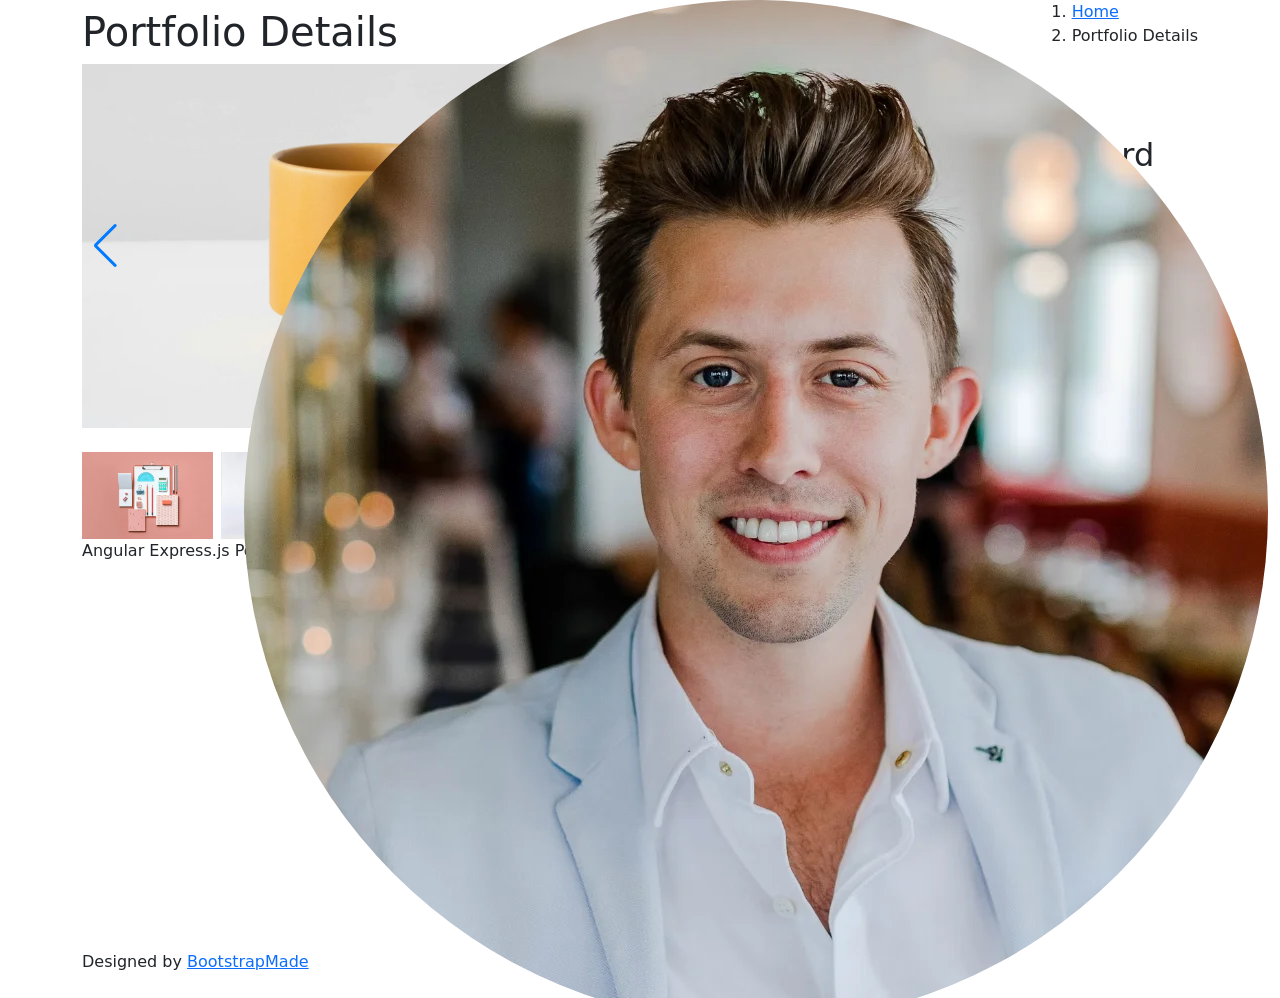
==== portfolio-details.html @ 7aa20aeb "projet commencé" ====
<!DOCTYPE html>
<html lang="en">

<head>
  <meta charset="utf-8">
  <meta content="width=device-width, initial-scale=1.0" name="viewport">
  <title>Portfolio Details - Style Bootstrap Template</title>
  <meta name="description" content="">
  <meta name="keywords" content="">

  <!-- Favicons -->
  <link href="assets/img/favicon.png" rel="icon">
  <link href="assets/img/apple-touch-icon.png" rel="apple-touch-icon">

  <!-- Fonts -->
  <link href="https://fonts.googleapis.com" rel="preconnect">
  <link href="https://fonts.gstatic.com" rel="preconnect" crossorigin>
  <link href="https://fonts.googleapis.com/css2?family=Roboto:ital,wght@0,100;0,300;0,400;0,500;0,700;0,900;1,100;1,300;1,400;1,500;1,700;1,900&family=Open+Sans:ital,wght@0,300;0,400;0,500;0,600;0,700;0,800;1,300;1,400;1,500;1,600;1,700;1,800&family=Quicksand:wght@300;400;500;600;700&display=swap" rel="stylesheet">

  <!-- Vendor CSS Files -->
  <link href="assets/vendor/bootstrap/css/bootstrap.min.css" rel="stylesheet">
  <link href="assets/vendor/bootstrap-icons/bootstrap-icons.css" rel="stylesheet">
  <link href="assets/vendor/aos/aos.css" rel="stylesheet">
  <link href="assets/vendor/glightbox/css/glightbox.min.css" rel="stylesheet">
  <link href="assets/vendor/swiper/swiper-bundle.min.css" rel="stylesheet">

  <!-- Main CSS File -->
  <link href="assets/css/main.css" rel="stylesheet">

  <!-- =======================================================
  * Template Name: Style
  * Template URL: https://bootstrapmade.com/style-bootstrap-portfolio-template/
  * Updated: Jul 02 2025 with Bootstrap v5.3.7
  * Author: BootstrapMade.com
  * License: https://bootstrapmade.com/license/
  ======================================================== -->
</head>

<body class="portfolio-details-page">

  <header id="header" class="header d-flex align-items-center fixed-top">
    <div class="container-fluid position-relative d-flex align-items-center justify-content-between">

      <a href="index.html" class="logo d-flex align-items-center">
        <!-- Uncomment the line below if you also wish to use an image logo -->
        <!-- <img src="assets/img/logo.webp" alt=""> -->
        <!-- Uncomment the line below if you also wish to use an text logo -->
        <!-- <h1 class="sitename">Style</h1>  -->
      </a>

      <nav id="navmenu" class="navmenu">

        <div class="profile-img">
          <img src="assets/img/profile/profile-square-1.webp" alt="" class="img-fluid rounded-circle">
        </div>

        <a href="index.html" class="logo d-flex align-items-center justify-content-center">
          <!-- Uncomment the line below if you also wish to use an image logo -->
          <!-- <img src="assets/img/logo.webp" alt=""> -->
          <h1 class="sitename">Alex Smith</h1>
        </a>

        <div class="social-links text-center">
          <a href="#" class="twitter"><i class="bi bi-twitter-x"></i></a>
          <a href="#" class="facebook"><i class="bi bi-facebook"></i></a>
          <a href="#" class="instagram"><i class="bi bi-instagram"></i></a>
          <a href="#" class="google-plus"><i class="bi bi-skype"></i></a>
          <a href="#" class="linkedin"><i class="bi bi-linkedin"></i></a>
        </div>

        <ul>
          <li><a href="#hero">Home</a></li>
          <li><a href="#about">About</a></li>
          <li><a href="#resume">Resume</a></li>
          <li><a href="#portfolio">Portfolio</a></li>
          <li><a href="#services">Services</a></li>
          <li class="dropdown"><a href="#"><span>Dropdown</span> <i class="bi bi-chevron-down toggle-dropdown"></i></a>
            <ul>
              <li><a href="#">Dropdown 1</a></li>
              <li class="dropdown"><a href="#"><span>Deep Dropdown</span> <i class="bi bi-chevron-down toggle-dropdown"></i></a>
                <ul>
                  <li><a href="#">Deep Dropdown 1</a></li>
                  <li><a href="#">Deep Dropdown 2</a></li>
                  <li><a href="#">Deep Dropdown 3</a></li>
                  <li><a href="#">Deep Dropdown 4</a></li>
                  <li><a href="#">Deep Dropdown 5</a></li>
                </ul>
              </li>
              <li><a href="#">Dropdown 2</a></li>
              <li><a href="#">Dropdown 3</a></li>
              <li><a href="#">Dropdown 4</a></li>
            </ul>
          </li>
          <li><a href="#contact">Contact</a></li>
        </ul>
        <i class="mobile-nav-toggle d-xl-none bi bi-list"></i>
      </nav>

    </div>
  </header>

  <main class="main">

    <!-- Page Title -->
    <div class="page-title light-background">
      <div class="container d-lg-flex justify-content-between align-items-center">
        <h1 class="mb-2 mb-lg-0">Portfolio Details</h1>
        <nav class="breadcrumbs">
          <ol>
            <li><a href="index.html">Home</a></li>
            <li class="current">Portfolio Details</li>
          </ol>
        </nav>
      </div>
    </div><!-- End Page Title -->

    <!-- Portfolio Details Section -->
    <section id="portfolio-details" class="portfolio-details section">

      <div class="container" data-aos="fade-up" data-aos-delay="100">

        <div class="row gy-4">
          <div class="col-lg-6" data-aos="fade-right">
            <div class="portfolio-details-media">
              <div class="main-image">
                <div class="portfolio-details-slider swiper init-swiper" data-aos="zoom-in">
                  <script type="application/json" class="swiper-config">
                    {
                      "loop": true,
                      "speed": 1000,
                      "autoplay": {
                        "delay": 6000
                      },
                      "effect": "creative",
                      "creativeEffect": {
                        "prev": {
                          "shadow": true,
                          "translate": [0, 0, -400]
                        },
                        "next": {
                          "translate": ["100%", 0, 0]
                        }
                      },
                      "slidesPerView": 1,
                      "navigation": {
                        "nextEl": ".swiper-button-next",
                        "prevEl": ".swiper-button-prev"
                      }
                    }
                  </script>
                  <div class="swiper-wrapper">
                    <div class="swiper-slide">
                      <img src="assets/img/portfolio/portfolio-5.webp" alt="Portfolio Image" class="img-fluid">
                    </div>
                    <div class="swiper-slide">
                      <img src="assets/img/portfolio/portfolio-7.webp" alt="Portfolio Image" class="img-fluid">
                    </div>
                    <div class="swiper-slide">
                      <img src="assets/img/portfolio/portfolio-8.webp" alt="Portfolio Image" class="img-fluid">
                    </div>
                  </div>
                  <div class="swiper-button-prev"></div>
                  <div class="swiper-button-next"></div>
                </div>
              </div>

              <div class="thumbnail-grid" data-aos="fade-up" data-aos-delay="200">
                <div class="row g-2 mt-3">
                  <div class="col-3">
                    <img src="assets/img/portfolio/portfolio-4.webp" alt="Gallery Image" class="img-fluid glightbox">
                  </div>
                  <div class="col-3">
                    <img src="assets/img/portfolio/portfolio-6.webp" alt="Gallery Image" class="img-fluid glightbox">
                  </div>
                  <div class="col-3">
                    <img src="assets/img/portfolio/portfolio-11.webp" alt="Gallery Image" class="img-fluid glightbox">
                  </div>
                  <div class="col-3">
                    <img src="assets/img/portfolio/portfolio-12.webp" alt="Gallery Image" class="img-fluid glightbox">
                  </div>
                </div>
              </div>

              <div class="tech-stack-badges" data-aos="fade-up" data-aos-delay="300">
                <span>Angular</span>
                <span>Express.js</span>
                <span>PostgreSQL</span>
                <span>GraphQL</span>
                <span>Firebase</span>
              </div>
            </div>
          </div>

          <div class="col-lg-6" data-aos="fade-left">
            <div class="portfolio-details-content">
              <div class="project-meta">
                <div class="badge-wrapper">
                  <span class="project-badge">UX/UI Design</span>
                </div>
                <div class="date-client">
                  <div class="meta-item">
                    <i class="bi bi-calendar-check"></i>
                    <span>September 2024</span>
                  </div>
                  <div class="meta-item">
                    <i class="bi bi-buildings"></i>
                    <span>DigitalCraft Solutions</span>
                  </div>
                </div>
              </div>

              <h2 class="project-title">Innovative Financial Dashboard App</h2>

              <div class="project-website">
                <i class="bi bi-link-45deg"></i>
                <a href="#" target="_blank">projectwebsite.example.com</a>
              </div>

              <div class="project-overview">
                <p class="lead">
                  Lorem ipsum dolor sit amet, consectetur adipiscing elit. Maecenas varius tortor nibh, sit amet tempor nibh finibus et. Aenean eu enim justo. Vestibulum aliquam hendrerit molestie.
                </p>

                <div class="accordion project-accordion" id="portfolio-details-projectAccordion">
                  <div class="accordion-item" data-aos="fade-up">
                    <h2 class="accordion-header">
                      <button class="accordion-button" type="button" data-bs-toggle="collapse" data-bs-target="#portfolio-details-collapse-1" aria-expanded="true" aria-controls="collapseOne">
                        <i class="bi bi-clipboard-data me-2"></i> Project Overview
                      </button>
                    </h2>
                    <div id="portfolio-details-collapse-1" class="accordion-collapse collapse show" data-bs-parent="#portfolio-details-projectAccordion">
                      <div class="accordion-body">
                        <p>Cras ultricies ligula sed magna dictum porta. Nulla quis lorem ut libero malesuada feugiat. Curabitur non nulla sit amet nisl tempus convallis quis ac lectus. Pellentesque in ipsum id orci porta dapibus. Vestibulum ac diam sit amet quam vehicula elementum sed sit amet dui.</p>
                      </div>
                    </div>
                  </div>

                  <div class="accordion-item" data-aos="fade-up" data-aos-delay="100">
                    <h2 class="accordion-header">
                      <button class="accordion-button collapsed" type="button" data-bs-toggle="collapse" data-bs-target="#portfolio-details-collapse-2" aria-expanded="false" aria-controls="collapseTwo">
                        <i class="bi bi-exclamation-diamond me-2"></i> The Challenge
                      </button>
                    </h2>
                    <div id="portfolio-details-collapse-2" class="accordion-collapse collapse" data-bs-parent="#portfolio-details-projectAccordion">
                      <div class="accordion-body">
                        <p>Mauris blandit aliquet elit, eget tincidunt nibh pulvinar a. Vivamus suscipit tortor eget felis porttitor volutpat. Curabitur aliquet quam id dui posuere blandit. Praesent sapien massa, convallis a pellentesque nec, egestas non nisi. Sed porttitor lectus nibh.</p>
                      </div>
                    </div>
                  </div>

                  <div class="accordion-item" data-aos="fade-up" data-aos-delay="200">
                    <h2 class="accordion-header">
                      <button class="accordion-button collapsed" type="button" data-bs-toggle="collapse" data-bs-target="#portfolio-details-collapse-3" aria-expanded="false" aria-controls="collapseThree">
                        <i class="bi bi-award me-2"></i> The Solution
                      </button>
                    </h2>
                    <div id="portfolio-details-collapse-3" class="accordion-collapse collapse" data-bs-parent="#portfolio-details-projectAccordion">
                      <div class="accordion-body">
                        <p>Donec sollicitudin molestie malesuada. Curabitur arcu erat, accumsan id imperdiet et, porttitor at sem. Vestibulum ante ipsum primis in faucibus orci luctus et ultrices posuere cubilia Curae; Donec velit neque, auctor sit amet aliquam vel, ullamcorper sit amet ligula.</p>
                      </div>
                    </div>
                  </div>
                </div>
              </div>

              <div class="project-features" data-aos="fade-up" data-aos-delay="300">
                <h3><i class="bi bi-stars"></i> Key Features</h3>
                <div class="row g-3">
                  <div class="col-md-6">
                    <ul class="feature-list">
                      <li><i class="bi bi-check2-circle"></i> Real-time Data Visualization</li>
                      <li><i class="bi bi-check2-circle"></i> User Role Management</li>
                      <li><i class="bi bi-check2-circle"></i> Secure Authentication</li>
                    </ul>
                  </div>
                  <div class="col-md-6">
                    <ul class="feature-list">
                      <li><i class="bi bi-check2-circle"></i> Customizable Dashboards</li>
                      <li><i class="bi bi-check2-circle"></i> Data Export Options</li>
                      <li><i class="bi bi-check2-circle"></i> Multi-device Support</li>
                    </ul>
                  </div>
                </div>
              </div>

              <div class="cta-buttons" data-aos="fade-up" data-aos-delay="400">
                <a href="#" class="btn-view-project">View Live Project</a>
                <a href="#" class="btn-next-project">Next Project <i class="bi bi-arrow-right"></i></a>
              </div>
            </div>
          </div>
        </div>

      </div>

    </section><!-- /Portfolio Details Section -->

  </main>

  <footer id="footer" class="footer dark-background">

    <div class="container">
      <div class="copyright text-center ">
        <p>© <span>Copyright</span> <strong class="px-1 sitename">Style</strong> <span>All Rights Reserved</span></p>
      </div>
      <div class="social-links d-flex justify-content-center">
        <a href=""><i class="bi bi-twitter-x"></i></a>
        <a href=""><i class="bi bi-facebook"></i></a>
        <a href=""><i class="bi bi-instagram"></i></a>
        <a href=""><i class="bi bi-linkedin"></i></a>
      </div>
      <div class="credits">
        <!-- All the links in the footer should remain intact. -->
        <!-- You can delete the links only if you've purchased the pro version. -->
        <!-- Licensing information: https://bootstrapmade.com/license/ -->
        <!-- Purchase the pro version with working PHP/AJAX contact form: [buy-url] -->
        Designed by <a href="https://bootstrapmade.com/">BootstrapMade</a>
      </div>
    </div>

  </footer>

  <!-- Scroll Top -->
  <a href="#" id="scroll-top" class="scroll-top d-flex align-items-center justify-content-center"><i class="bi bi-arrow-up-short"></i></a>

  <!-- Vendor JS Files -->
  <script src="assets/vendor/bootstrap/js/bootstrap.bundle.min.js"></script>
  <script src="assets/vendor/php-email-form/validate.js"></script>
  <script src="assets/vendor/aos/aos.js"></script>
  <script src="assets/vendor/purecounter/purecounter_vanilla.js"></script>
  <script src="assets/vendor/typed.js/typed.umd.js"></script>
  <script src="assets/vendor/waypoints/noframework.waypoints.js"></script>
  <script src="assets/vendor/glightbox/js/glightbox.min.js"></script>
  <script src="assets/vendor/imagesloaded/imagesloaded.pkgd.min.js"></script>
  <script src="assets/vendor/isotope-layout/isotope.pkgd.min.js"></script>
  <script src="assets/vendor/swiper/swiper-bundle.min.js"></script>

  <!-- Main JS File -->
  <script src="assets/js/main.js"></script>

</body>

</html>
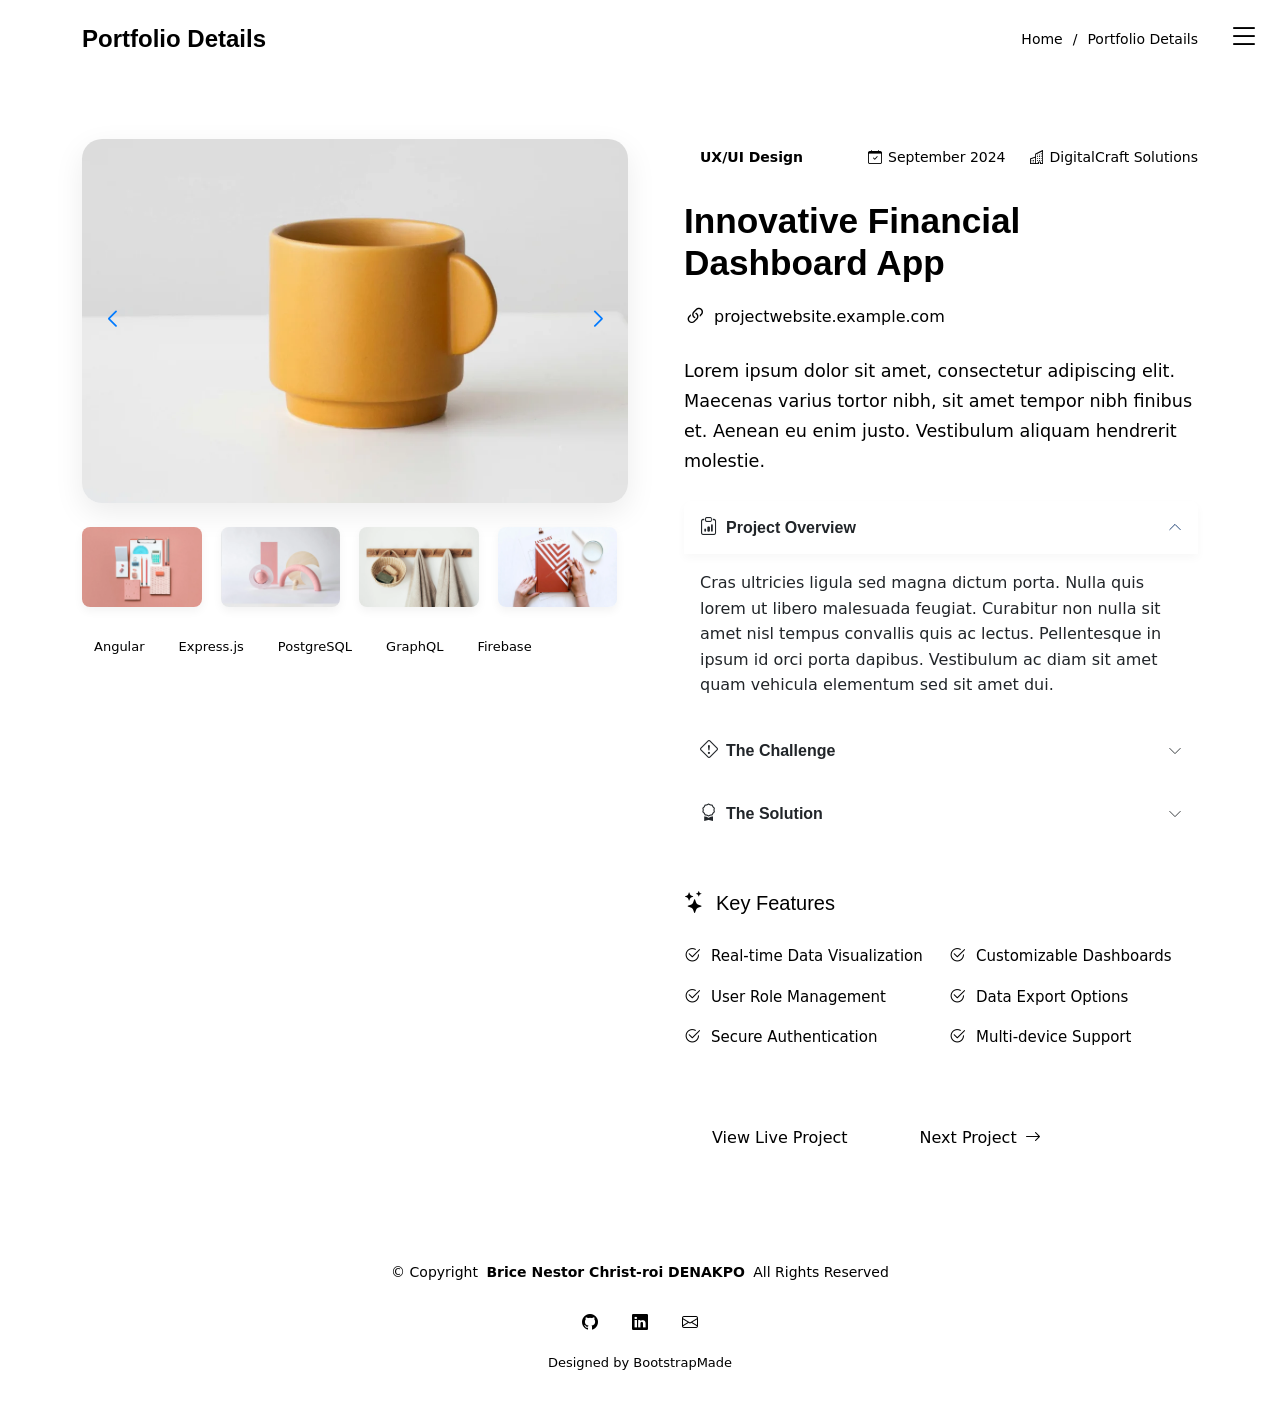
==== commit cc86b38c: "portfolio retra*vaillé" ====
--- a/portfolio-details.html
+++ b/portfolio-details.html
@@ -4,7 +4,7 @@
 <head>
   <meta charset="utf-8">
   <meta content="width=device-width, initial-scale=1.0" name="viewport">
-  <title>Portfolio Details - Style Bootstrap Template</title>
+  <title>Détails du Projet - Brice Nestor Christ-roi DENAKPO</title>
   <meta name="description" content="">
   <meta name="keywords" content="">
 
@@ -301,13 +301,12 @@
 
     <div class="container">
       <div class="copyright text-center ">
-        <p>© <span>Copyright</span> <strong class="px-1 sitename">Style</strong> <span>All Rights Reserved</span></p>
+        <p>© <span>Copyright</span> <strong class="px-1 sitename">Brice Nestor Christ-roi DENAKPO</strong> <span>All Rights Reserved</span></p>
       </div>
       <div class="social-links d-flex justify-content-center">
-        <a href=""><i class="bi bi-twitter-x"></i></a>
-        <a href=""><i class="bi bi-facebook"></i></a>
-        <a href=""><i class="bi bi-instagram"></i></a>
-        <a href=""><i class="bi bi-linkedin"></i></a>
+        <a href="https://github.com/DBrice53" target="_blank"><i class="bi bi-github"></i></a>
+        <a href="#"><i class="bi bi-linkedin"></i></a>
+        <a href="mailto:denankponestor14@gmail.com"><i class="bi bi-envelope"></i></a>
       </div>
       <div class="credits">
         <!-- All the links in the footer should remain intact. -->
--- a/assets/css/main.css
+++ b/assets/css/main.css
@@ -0,0 +1,3289 @@
+
+
+@charset "UTF-8";
+
+
+:root {
+  --default-font: "Roboto",  system-ui, -apple-system, "Segoe UI", Roboto, "Helvetica Neue", Arial, "Noto Sans", "Liberation Sans", sans-serif, "Apple Color Emoji", "Segoe UI Emoji", "Segoe UI Symbol", "Noto Color Emoji";
+  --heading-font: "Quicksand",  sans-serif;
+  --nav-font: "Open Sans",  sans-serif;
+}
+
+/* Global Colors - The following color variables are used throughout the website. Updating them here will change the color scheme of the entire website */
+:root {
+  /* Rouge */
+  --color-red-lightest: #F5D3D7;
+  --color-red-light: #E77A84;
+  --color-red: #B31C2A; /* Accent principal */
+  --color-red-dark: #7D141E;
+  --color-red-darkest: #3C0A0E;
+
+  /* Gris */
+  --color-gray-lightest: #F7F9FA;
+  --color-gray-light: #E2E6EB;
+  --color-gray: #B0B7C2;
+  --color-gray-dark: #5A606A;
+  --color-gray-darkest: #1C1E22;
+
+  /* Noirs */
+  --color-black: #000000;
+  --color-black-soft: #111111;
+}
+
+.dark-theme {
+  --background-color: var(--color-black);
+  --default-color: var(--color-gray-light);
+  --heading-color: #ffffff;
+  --accent-color: var(--color-red);
+  --surface-color: var(--color-black-soft);
+  --contrast-color: #ffffff;
+
+  /* Nav */
+  --nav-color: var(--color-gray-light);
+  --nav-hover-color: var(--color-red);
+  --nav-mobile-background-color: var(--color-black-soft);
+  --nav-dropdown-background-color: #1c1c1ca2;
+  --nav-dropdown-color: var(--color-gray-light);
+  --nav-dropdown-hover-color: #ffffff;
+}
+
+.light-theme {
+  --background-color: var(--color-gray-lightest); /* Fond clair */
+  --default-color: var(--color-gray-darkest); /* Texte principal sombre */
+  --heading-color: var(--color-black);
+  --accent-color: var(--color-red); /* Accent identique au sombre */
+  --surface-color: #ffffff; /* Surfaces blanches (cartes, box) */
+  --contrast-color: #000000;
+
+  /* Nav */
+  --nav-color: var(--color-gray-dark);
+  --nav-hover-color: var(--color-red-dark);
+  --nav-mobile-background-color: #ffffff;
+  --nav-dropdown-background-color: #f0f0f0ee;
+  --nav-dropdown-color: var(--color-gray-darkest);
+  --nav-dropdown-hover-color: var(--color-red);
+}
+
+
+/* Navigation */
+/* :root {
+  --nav-color: var(--color-gray-light);
+  --nav-hover-color: var(--color-red);
+  --nav-mobile-background-color: var(--color-black-soft);
+  --nav-dropdown-background-color: #1c1c1ca2;
+  --nav-dropdown-color: var(--color-gray-light);
+  --nav-dropdown-hover-color: #ffffff;
+} */
+
+
+/* Smooth scroll */
+:root {
+  scroll-behavior: smooth;
+}
+
+/*--------------------------------------------------------------
+# General Styling & Shared Classes
+--------------------------------------------------------------*/
+body {
+  color: var(--default-color);
+  background-color: var(--background-color);
+  font-family: var(--default-font);
+}
+
+/* --- Switch toggle --- */
+/* --- Switch toggle avec icônes --- */
+.theme-toggle {
+  position: fixed;
+  top: 1rem;
+  left: 1rem; /* placé en haut à gauche */
+  z-index: 1000;
+}
+
+.switch {
+  display: flex;
+  align-items: center;
+  justify-content: space-between;
+  width: 60px;
+  height: 30px;
+  background: var(--surface-color);
+  border-radius: 25px;
+  position: relative;
+  cursor: pointer;
+  padding: 0 8px;
+  transition: background 0.3s;
+  box-shadow: 0 0 5px rgba(0,0,0,0.2);
+}
+
+.switch .icon {
+  font-size: 14px;
+  position: relative;
+  z-index: 2;
+  transition: opacity 0.3s;
+}
+
+.switch .moon i { color: var(--accent-color); }
+.switch .sun i { color: var(--accent-color); }
+
+/* Bouton rond qui glisse */
+.switch::after {
+  content: '';
+  width: 24px;
+  height: 24px;
+  background: var(--accent-color);
+  border-radius: 50%;
+  position: absolute;
+  top: 3px;
+  left: 3px;
+  transition: transform 0.3s, background 0.3s;
+  z-index: 1;
+}
+
+#theme-switch {
+  display: none;
+}
+
+/* Quand activé (mode clair) */
+#theme-switch:checked + .switch::after {
+  transform: translateX(30px);
+}
+
+#theme-switch:checked + .switch .moon {
+  opacity: 0.4;
+}
+
+#theme-switch:not(:checked) + .switch .sun {
+  opacity: 0.4;
+}
+
+/* ✅ Version mobile (max-width: 768px) */
+@media (max-width: 768px) {
+  .theme-toggle {
+    top: 0.5rem;
+    left: 0.5rem;
+  }
+
+  .switch {
+    width: 45px;
+    height: 22px;
+    padding: 0 6px;
+  }
+
+  .switch::after {
+    width: 18px;
+    height: 18px;
+    top: 2px;
+    left: 2px;
+  }
+
+  #theme-switch:checked + .switch::after {
+    transform: translateX(21px);
+  }
+
+  .switch .icon {
+    font-size: 12px;
+  }
+}
+
+a {
+  color: var(--accent-color);
+  text-decoration: none;
+  transition: 0.3s;
+}
+
+a:hover {
+  color: color-mix(in srgb, var(--accent-color), transparent 25%);
+  text-decoration: none;
+}
+
+h1,
+h2,
+h3,
+h4,
+h5,
+h6 {
+  color: var(--heading-color);
+  font-family: var(--heading-font);
+}
+
+/* PHP Email Form Messages
+------------------------------*/
+.php-email-form .error-message {
+  display: none;
+  background: #df1529;
+  color: #ffffff;
+  text-align: left;
+  padding: 15px;
+  margin-bottom: 24px;
+  font-weight: 600;
+}
+
+.php-email-form .sent-message {
+  display: none;
+  color: #ffffff;
+  background: #059652;
+  text-align: center;
+  padding: 15px;
+  margin-bottom: 24px;
+  font-weight: 600;
+}
+
+.php-email-form .loading {
+  display: none;
+  background: linear-gradient(135deg, var(--nav-dropdown-background-color) 0%, color-mix(in srgb, var(--surface-color), var(--accent-color) 5%) 100%);
+  text-align: center;
+  padding: 15px;
+  margin-bottom: 24px;
+}
+
+.php-email-form .loading:before {
+  content: "";
+  display: inline-block;
+  border-radius: 50%;
+  width: 24px;
+  height: 24px;
+  margin: 0 10px -6px 0;
+  border: 3px solid var(--accent-color);
+  border-top-color: var(--surface-color);
+  animation: php-email-form-loading 1s linear infinite;
+}
+
+@keyframes php-email-form-loading {
+  0% {
+    transform: rotate(0deg);
+  }
+
+  100% {
+    transform: rotate(360deg);
+  }
+}
+
+/*--------------------------------------------------------------
+# Global Header
+--------------------------------------------------------------*/
+.header {
+  --background-color: linear-gradient(135deg, var(--nav-dropdown-background-color) 0%, color-mix(in srgb, var(--surface-color), var(--accent-color) 5%) 100%);
+  color: var(--default-color);
+  background-color: var(--background-color);
+  padding: 15px 0;
+  transition: all 0.5s;
+  z-index: 997;
+}
+
+.header .logo {
+  line-height: 1;
+}
+
+.header .logo img {
+  max-height: 42px;
+  margin-right: 8px;
+}
+
+.header .logo h1 {
+  font-size: 30px;
+  margin: 0;
+  font-weight: 700;
+  color: var(--heading-color);
+}
+
+/*--------------------------------------------------------------
+# Navigation Menu
+--------------------------------------------------------------*/
+/* Navmenu */
+.mobile-nav-toggle {
+  color: var(--nav-color);
+  position: fixed;
+  top: 20px;
+  right: 20px;
+  font-size: 32px;
+  line-height: 0;
+  cursor: pointer;
+  display: block !important;
+  z-index: 998;
+  transition: 0.3s;
+}
+
+.mobile-nav-toggle:hover {
+  color: var(--nav-hover-color);
+}
+
+.navmenu {
+  position: fixed;
+  top: 0;
+  bottom: 0;
+  right: -300px;
+  z-index: 997;
+  transition: 0.3s;
+  width: 300px;
+  overflow: hidden;
+}
+
+.navmenu .profile-img img {
+  margin: 15px auto;
+  display: block;
+  width: 160px;
+  border: 8px solid color-mix(in srgb, var(--contrast-color), transparent 85%);
+}
+
+.navmenu .logo {
+  line-height: 1;
+  margin-bottom: 15px;
+}
+
+.navmenu .logo img {
+  max-height: 32px;
+  margin-right: 8px;
+}
+
+.navmenu .logo h1 {
+  font-size: 24px;
+  margin: 0;
+  font-weight: 700;
+  color: var(--contrast-color);
+}
+
+.navmenu .social-links {
+  margin: 0 0 20px 0;
+}
+
+.navmenu .social-links a {
+  font-size: 16px;
+  display: inline-flex;
+  align-items: center;
+  justify-content: center;
+  padding: 0;
+  background: color-mix(in srgb, var(--contrast-color), transparent 90%);
+  color: var(--contrast-color);
+  margin: 0 2px;
+  border-radius: 50%;
+  width: 40px;
+  height: 40px;
+  transition: 0.3s;
+}
+
+.navmenu .social-links a i {
+  margin: 0;
+}
+
+.navmenu .social-links a:hover {
+  color: var(--contrast-color);
+  background: var(--accent-color);
+}
+
+.navmenu ul {
+  display: block;
+  list-style: none;
+  padding: 10px 0;
+  margin: 0;
+  overflow-y: auto;
+  transition: 0.3s;
+  z-index: 998;
+}
+
+.navmenu a,
+.navmenu a:focus {
+  color: var(--nav-dropdown-color);
+  padding: 10px 20px;
+  font-family: var(--nav-font);
+  font-size: 17px;
+  font-weight: 500;
+  display: flex;
+  align-items: center;
+  justify-content: space-between;
+  white-space: nowrap;
+  transition: 0.3s;
+}
+
+.navmenu a i,
+.navmenu a:focus i {
+  font-size: 12px;
+  line-height: 0;
+  margin-left: 5px;
+  width: 30px;
+  height: 30px;
+  display: flex;
+  align-items: center;
+  justify-content: center;
+  border-radius: 50%;
+  transition: 0.3s;
+  background-color: color-mix(in srgb, var(--accent-color), transparent 90%);
+}
+
+.navmenu a i:hover,
+.navmenu a:focus i:hover {
+  background-color: var(--accent-color);
+  color: var(--contrast-color);
+}
+
+.navmenu a:hover,
+.navmenu .active,
+.navmenu .active:focus {
+  color: var(--nav-dropdown-hover-color);
+}
+
+.navmenu .active i,
+.navmenu .active:focus i {
+  background-color: var(--accent-color);
+  color: var(--contrast-color);
+  transform: rotate(180deg);
+}
+
+.navmenu .dropdown ul {
+  position: static;
+  display: none;
+  z-index: 99;
+  padding: 10px 0;
+  margin: 10px 20px;
+  box-shadow: none;
+  transition: all 0.5s ease-in-out;
+}
+
+.navmenu .dropdown>.dropdown-active {
+  display: block;
+  background-color: var(--nav-dropdown-background-color);
+  border: 1px solid color-mix(in srgb, var(--nav-dropdown-color), transparent 90%);
+}
+
+.mobile-nav-active {
+  overflow: hidden;
+}
+
+.mobile-nav-active .mobile-nav-toggle {
+  right: 310px;
+  font-size: 36px;
+}
+
+.mobile-nav-active .navmenu {
+  position: fixed;
+  overflow: hidden;
+  top: 0;
+  bottom: 0;
+  right: 0;
+  background-color: var(--nav-mobile-background-color);
+  transition: 0.3s;
+}
+
+/*--------------------------------------------------------------
+# Global Footer
+--------------------------------------------------------------*/
+.footer {
+  color: var(--default-color);
+  background-color: var(--background-color);
+  font-size: 14px;
+  padding: 40px 0;
+  position: relative;
+}
+
+.footer .copyright p {
+  margin-bottom: 0;
+}
+
+.footer .social-links {
+  margin-top: 20px;
+}
+
+.footer .social-links a {
+  display: flex;
+  align-items: center;
+  justify-content: center;
+  width: 40px;
+  height: 40px;
+  border-radius: 50%;
+  border: 1px solid color-mix(in srgb, var(--default-color), transparent 50%);
+  font-size: 16px;
+  color: color-mix(in srgb, var(--default-color), transparent 50%);
+  margin: 0 5px;
+  transition: 0.3s;
+}
+
+.footer .social-links a:hover {
+  color: var(--accent-color);
+  border-color: var(--accent-color);
+}
+
+.footer .credits {
+  margin-top: 10px;
+  font-size: 13px;
+  text-align: center;
+}
+
+/*--------------------------------------------------------------
+# Scroll Top Button
+--------------------------------------------------------------*/
+.scroll-top {
+  position: fixed;
+  visibility: hidden;
+  opacity: 0;
+  right: 15px;
+  bottom: -15px;
+  z-index: 99999;
+  background-color: var(--accent-color);
+  width: 44px;
+  height: 44px;
+  border-radius: 50px;
+  transition: all 0.4s;
+}
+
+.scroll-top i {
+  font-size: 24px;
+  color: var(--contrast-color);
+  line-height: 0;
+}
+
+.scroll-top:hover {
+  background-color: color-mix(in srgb, var(--accent-color), transparent 20%);
+  color: var(--contrast-color);
+}
+
+.scroll-top.active {
+  visibility: visible;
+  opacity: 1;
+  bottom: 15px;
+}
+
+/*--------------------------------------------------------------
+# Disable aos animation delay on mobile devices
+--------------------------------------------------------------*/
+@media screen and (max-width: 768px) {
+  [data-aos-delay] {
+    transition-delay: 0 !important;
+  }
+}
+
+/*--------------------------------------------------------------
+# Global Page Titles & Breadcrumbs
+--------------------------------------------------------------*/
+.page-title {
+  color: var(--default-color);
+  background-color: var(--background-color);
+  padding: 25px 0;
+  position: relative;
+}
+
+.page-title h1 {
+  font-size: 24px;
+  font-weight: 700;
+}
+
+.page-title .breadcrumbs ol {
+  display: flex;
+  flex-wrap: wrap;
+  list-style: none;
+  padding: 0;
+  margin: 0;
+  font-size: 14px;
+  font-weight: 400;
+}
+
+.page-title .breadcrumbs ol li+li {
+  padding-left: 10px;
+}
+
+.page-title .breadcrumbs ol li+li::before {
+  content: "/";
+  display: inline-block;
+  padding-right: 10px;
+  color: color-mix(in srgb, var(--default-color), transparent 70%);
+}
+
+/*--------------------------------------------------------------
+# Global Sections
+--------------------------------------------------------------*/
+section,
+.section {
+  color: var(--default-color);
+  background-color: var(--background-color);
+  padding: 60px 0;
+  overflow: clip;
+}
+
+/*--------------------------------------------------------------
+# Global Section Titles
+--------------------------------------------------------------*/
+.section-title {
+  padding-bottom: 60px;
+  position: relative;
+}
+
+.section-title h2 {
+  font-size: 36px;
+  font-weight: 700;
+  padding: 0;
+  line-height: 1px;
+  margin: 0;
+  letter-spacing: 0.5px;
+  position: relative;
+}
+
+.section-title h2::after {
+  content: "";
+  width: 120px;
+  height: 1px;
+  display: inline-block;
+  background: var(--accent-color);
+  margin: 10px 10px;
+}
+
+.section-title p {
+  color: color-mix(in srgb, var(--default-color), transparent 50%);
+  margin: 5px 0 0 0;
+  font-size: 16px;
+  font-weight: 500;
+  font-family: var(--heading-font);
+}
+
+/*--------------------------------------------------------------
+# Hero Section
+--------------------------------------------------------------*/
+.hero {
+  padding: 120px 0;
+  position: relative;
+  overflow: hidden;
+  min-height: 80vh;
+  display: flex;
+  align-items: center;
+}
+
+.hero::before {
+  content: "";
+  position: absolute;
+  top: 0;
+  left: 0;
+  right: 0;
+  bottom: 0;
+  background: url("../img/bg/abstrat1.jpeg") no-repeat center center;
+  background-size: cover;
+  opacity: 0.20;
+  z-index: 1;
+}
+
+.hero .container {
+  position: relative;
+  z-index: 2;
+}
+
+@media (max-width: 991px) {
+  .hero .hero-content {
+    padding: 60px 30px;
+    text-align: center;
+  }
+}
+
+@media (max-width: 576px) {
+  .hero .hero-content {
+    padding: 40px 20px;
+  }
+}
+
+.hero .content-wrapper {
+  max-width: 600px;
+}
+
+.hero .hero-title {
+  font-size: 3.5rem;
+  font-weight: 700;
+  margin-bottom: 1.5rem;
+  line-height: 1.2;
+}
+
+@media (max-width: 768px) {
+  .hero .hero-title {
+    font-size: 2.8rem;
+  }
+}
+
+@media (max-width: 576px) {
+  .hero .hero-title {
+    font-size: 2.2rem;
+  }
+}
+
+.hero .hero-title .typed {
+  color: var(--contrast-color);
+  position: relative;
+}
+
+.hero .lead {
+  font-size: 1.2rem;
+  color: color-mix(in srgb, var(--default-color), transparent 20%);
+  margin-bottom: 3rem;
+  line-height: 1.6;
+}
+
+@media (max-width: 768px) {
+  .hero .lead {
+    font-size: 1.1rem;
+    margin-bottom: 2rem;
+  }
+}
+
+.hero .hero-stats {
+  display: flex;
+  gap: 2rem;
+  margin-bottom: 3rem;
+}
+
+@media (max-width: 768px) {
+  .hero .hero-stats {
+    justify-content: center;
+    gap: 1.5rem;
+    margin-bottom: 2rem;
+  }
+}
+
+@media (max-width: 576px) {
+  .hero .hero-stats {
+    flex-direction: column;
+    gap: 1rem;
+  }
+}
+
+.hero .hero-stats .stat-item {
+  display: flex;
+  flex-direction: column;
+  align-items: center;
+}
+
+.hero .hero-stats .stat-item .purecounter {
+  font-size: 2rem;
+  font-weight: 700;
+  color: var(--accent-color);
+  line-height: 1;
+}
+
+.hero .hero-stats .stat-item .stat-label {
+  font-size: 0.9rem;
+  color: color-mix(in srgb, var(--default-color), transparent 40%);
+  margin-top: 0.25rem;
+}
+
+.hero .hero-actions {
+  display: flex;
+  gap: 1rem;
+  margin-bottom: 3rem;
+}
+
+@media (max-width: 768px) {
+  .hero .hero-actions {
+    justify-content: center;
+    margin-bottom: 2rem;
+  }
+}
+
+@media (max-width: 576px) {
+  .hero .hero-actions {
+    flex-direction: column;
+    align-items: center;
+  }
+}
+
+.hero .hero-actions .btn {
+  padding: 12px 30px;
+  font-weight: 600;
+  border-radius: 50px;
+  text-decoration: none;
+  transition: all 0.3s ease;
+}
+
+.hero .hero-actions .btn.btn-primary {
+  background-color: var(--accent-color);
+  color: var(--contrast-color);
+  border: 2px solid var(--accent-color);
+}
+
+.hero .hero-actions .btn.btn-primary:hover {
+  background-color: transparent;
+  color: var(--accent-color);
+}
+
+.hero .hero-actions .btn.btn-outline {
+  background-color: transparent;
+  color: var(--default-color);
+  border: 2px solid color-mix(in srgb, var(--default-color), transparent 70%);
+}
+
+.hero .hero-actions .btn.btn-outline:hover {
+  background-color: var(--accent-color);
+  color: var(--contrast-color);
+  border-color: var(--accent-color);
+}
+
+.hero .social-links {
+  display: flex;
+  gap: 1rem;
+}
+
+@media (max-width: 768px) {
+  .hero .social-links {
+    justify-content: center;
+  }
+}
+
+.hero .social-links a {
+  width: 45px;
+  height: 45px;
+  display: flex;
+  align-items: center;
+  justify-content: center;
+  border-radius: 50%;
+  background-color: var(--surface-color);
+  color: var(--default-color);
+  text-decoration: none;
+  transition: all 0.3s ease;
+  box-shadow: 0 2px 10px color-mix(in srgb, var(--default-color), transparent 90%);
+}
+
+.hero .social-links a:hover {
+  background-color: var(--accent-color);
+  color: var(--contrast-color);
+  transform: translateY(-3px);
+}
+
+.hero .social-links a i {
+  font-size: 1.2rem;
+}
+
+.hero .hero-image {
+  position: relative;
+  display: flex;
+  align-items: center;
+  justify-content: center;
+  padding: 60px 30px;
+}
+
+@media (max-width: 991px) {
+  .hero .hero-image {
+    min-height: auto;
+    padding: 40px 30px;
+  }
+}
+
+.hero .image-container {
+  position: relative;
+  max-width: 500px;
+  width: 100%;
+}
+
+.hero .hero-main-image {
+  border-radius: 20px;
+  box-shadow: 0 20px 60px color-mix(in srgb, var(--default-color), transparent 85%);
+  position: relative;
+  z-index: 2;
+}
+
+.hero .image-overlay {
+  position: absolute;
+  top: 20px;
+  left: 20px;
+  right: -20px;
+  bottom: -20px;
+  background: linear-gradient(45deg, var(--accent-color), color-mix(in srgb, var(--accent-color), transparent 30%));
+  border-radius: 20px;
+  z-index: 1;
+}
+
+.hero .floating-elements {
+  position: absolute;
+  top: 0;
+  left: 0;
+  right: 0;
+  bottom: 0;
+  z-index: 3;
+}
+
+.hero .floating-card {
+  position: absolute;
+  background-color: var(--surface-color);
+  padding: 15px 20px;
+  border-radius: 15px;
+  box-shadow: 0 10px 30px color-mix(in srgb, var(--default-color), transparent 90%);
+  display: flex;
+  align-items: center;
+  gap: 10px;
+  white-space: nowrap;
+  animation: float 6s ease-in-out infinite;
+}
+
+@media (max-width: 768px) {
+  .hero .floating-card {
+    padding: 10px 15px;
+    font-size: 0.9rem;
+  }
+}
+
+.hero .floating-card i {
+  font-size: 1.5rem;
+  color: var(--accent-color);
+}
+
+@media (max-width: 768px) {
+  .hero .floating-card i {
+    font-size: 1.2rem;
+  }
+}
+
+.hero .floating-card span {
+  font-weight: 600;
+  color: var(--default-color);
+}
+
+.hero .floating-card.card-1 {
+  top: 10%;
+  left: -10%;
+  animation-delay: 0s;
+}
+
+@media (max-width: 768px) {
+  .hero .floating-card.card-1 {
+    top: 5%;
+    left: -5%;
+  }
+}
+
+.hero .floating-card.card-2 {
+  top: 60%;
+  right: -15%;
+  animation-delay: 2s;
+}
+
+@media (max-width: 768px) {
+  .hero .floating-card.card-2 {
+    top: 70%;
+    right: -10%;
+  }
+}
+
+.hero .floating-card.card-3 {
+  bottom: 15%;
+  left: -5%;
+  animation-delay: 4s;
+}
+
+@media (max-width: 768px) {
+  .hero .floating-card.card-3 {
+    bottom: 10%;
+    left: 0%;
+  }
+}
+
+@keyframes float {
+
+  0%,
+  100% {
+    transform: translateY(0px);
+  }
+
+  50% {
+    transform: translateY(-20px);
+  }
+}
+
+/*--------------------------------------------------------------
+# About Section
+--------------------------------------------------------------*/
+.about .profile-image-wrapper {
+  position: relative;
+}
+
+.about .profile-image-wrapper .profile-image {
+  position: relative;
+  width: 280px;
+  height: 280px;
+  margin: 0 auto 40px;
+  border-radius: 50%;
+  overflow: hidden;
+  border: 5px solid var(--accent-color);
+  box-shadow: 0 10px 30px color-mix(in srgb, var(--accent-color), transparent 80%);
+}
+
+.about .profile-image-wrapper .profile-image img {
+  width: 100%;
+  height: 100%;
+  object-fit: cover;
+}
+
+@media (max-width: 768px) {
+  .about .profile-image-wrapper .profile-image {
+    width: 200px;
+    height: 200px;
+  }
+}
+
+.about .profile-image-wrapper .signature-section {
+  text-align: center;
+}
+
+.about .profile-image-wrapper .signature-section .signature {
+  max-width: 200px;
+  height: auto;
+  margin-bottom: 15px;
+  opacity: 0.8;
+}
+
+.about .profile-image-wrapper .signature-section .quote {
+  font-style: italic;
+  color: color-mix(in srgb, var(--default-color), transparent 30%);
+  font-size: 14px;
+  margin: 0;
+  max-width: 250px;
+  margin: 0 auto;
+}
+
+.about .about-content .intro {
+  margin-bottom: 40px;
+}
+
+.about .about-content .intro h2 {
+  font-size: 2.5rem;
+  margin-bottom: 20px;
+  font-weight: 700;
+}
+
+@media (max-width: 768px) {
+  .about .about-content .intro h2 {
+    font-size: 2rem;
+    text-align: center;
+  }
+}
+
+.about .about-content .intro p {
+  font-size: 16px;
+  line-height: 1.7;
+  color: color-mix(in srgb, var(--default-color), transparent 20%);
+}
+
+@media (max-width: 768px) {
+  .about .about-content .intro p {
+    text-align: center;
+  }
+}
+
+.about .about-content .skills-grid {
+  display: grid;
+  grid-template-columns: repeat(auto-fit, minmax(200px, 1fr));
+  gap: 20px;
+  margin-bottom: 40px;
+}
+
+.about .about-content .skills-grid .skill-item {
+  text-align: center;
+  padding: 20px;
+  border-radius: 10px;
+  background: color-mix(in srgb, var(--accent-color), transparent 94%);
+  border: 1px solid color-mix(in srgb, var(--accent-color), transparent 85%);
+  transition: all 0.3s ease;
+}
+
+.about .about-content .skills-grid .skill-item:hover {
+  transform: translateY(-5px);
+  box-shadow: 0 10px 25px color-mix(in srgb, var(--accent-color), transparent 85%);
+}
+
+.about .about-content .skills-grid .skill-item .skill-icon {
+  width: 60px;
+  height: 60px;
+  margin: 0 auto 15px;
+  display: flex;
+  align-items: center;
+  justify-content: center;
+  background: var(--accent-color);
+  border-radius: 50%;
+  color: var(--contrast-color);
+  font-size: 24px;
+}
+
+.about .about-content .skills-grid .skill-item h4 {
+  font-size: 18px;
+  margin-bottom: 10px;
+  color: var(--heading-color);
+}
+
+.about .about-content .skills-grid .skill-item p {
+  font-size: 14px;
+  color: color-mix(in srgb, var(--default-color), transparent 30%);
+  margin: 0;
+}
+
+.about .about-content .journey-timeline {
+  margin-bottom: 40px;
+}
+
+.about .about-content .journey-timeline .timeline-item {
+  display: flex;
+  align-items: center;
+  margin-bottom: 20px;
+  padding: 15px;
+  border-left: 3px solid var(--surface-color);
+  background: color-mix(in srgb, var(--nav-dropdown-background-color), transparent 30%);
+  border-radius: 0 8px 8px 0;
+  transition: all 0.3s ease;
+}
+
+.about .about-content .journey-timeline .timeline-item:hover {
+  background: color-mix(in srgb, var(--accent-color), transparent 95%);
+  border-left-color: color-mix(in srgb, var(--accent-color), transparent 10%);
+}
+
+.about .about-content .journey-timeline .timeline-item:last-child {
+  margin-bottom: 0;
+}
+
+.about .about-content .journey-timeline .timeline-item .year {
+  font-weight: 700;
+  color: var(--accent-color);
+  font-size: 18px;
+  min-width: 80px;
+  margin-right: 20px;
+}
+
+.about .about-content .journey-timeline .timeline-item .description {
+  color: color-mix(in srgb, var(--default-color), transparent 20%);
+  font-size: 15px;
+  line-height: 1.5;
+}
+
+@media (max-width: 576px) {
+  .about .about-content .journey-timeline .timeline-item {
+    flex-direction: column;
+    align-items: flex-start;
+  }
+
+  .about .about-content .journey-timeline .timeline-item .year {
+    margin-right: 0;
+    margin-bottom: 8px;
+  }
+}
+
+.about .about-content .cta-section .fun-fact {
+  display: flex;
+  align-items: center;
+  justify-content: center;
+  margin-bottom: 30px;
+  padding: 15px 25px;
+  background: color-mix(in srgb, var(--accent-color), transparent 94%);
+  border-radius: 50px;
+  border: 1px solid color-mix(in srgb, var(--nav-dropdown-background-color), transparent 85%);
+}
+
+.about .about-content .cta-section .fun-fact .emoji {
+  font-size: 20px;
+  margin-right: 10px;
+}
+
+.about .about-content .cta-section .fun-fact .text {
+  color: color-mix(in srgb, var(--default-color), transparent 20%);
+  font-size: 14px;
+  font-weight: 500;
+}
+
+@media (max-width: 768px) {
+  .about .about-content .cta-section .fun-fact {
+    justify-content: center;
+    text-align: center;
+  }
+}
+
+.about .about-content .cta-section .action-buttons {
+  display: flex;
+  gap: 15px;
+  justify-content: center;
+}
+
+@media (max-width: 576px) {
+  .about .about-content .cta-section .action-buttons {
+    flex-direction: column;
+    align-items: center;
+  }
+}
+
+.about .about-content .cta-section .action-buttons .btn {
+  padding: 12px 30px;
+  font-weight: 600;
+  border-radius: 50px;
+  text-decoration: none;
+  transition: all 0.3s ease;
+  font-size: 15px;
+}
+
+.about .about-content .cta-section .action-buttons .btn.btn-primary {
+  background: var(--accent-color);
+  color: var(--contrast-color);
+  border: 2px solid var(--accent-color);
+}
+
+.about .about-content .cta-section .action-buttons .btn.btn-primary:hover {
+  background: color-mix(in srgb, var(--accent-color), black 10%);
+  border-color: color-mix(in srgb, var(--accent-color), black 10%);
+  transform: translateY(-2px);
+}
+
+.about .about-content .cta-section .action-buttons .btn.btn-outline {
+  background: transparent;
+  color: var(--accent-color);
+  border: 2px solid var(--accent-color);
+}
+
+.about .about-content .cta-section .action-buttons .btn.btn-outline:hover {
+  background: var(--accent-color);
+  color: var(--contrast-color);
+  transform: translateY(-2px);
+}
+
+@media (max-width: 992px) {
+  .about .profile-image-wrapper {
+    margin-bottom: 40px;
+  }
+}
+
+/*--------------------------------------------------------------
+# Skills Section
+--------------------------------------------------------------*/
+.skills .skills-grid .skill-card {
+  background: linear-gradient(135deg, var(--nav-dropdown-background-color) 0%, color-mix(in srgb, var(--surface-color), var(--accent-color) 5%) 100%);
+  border-radius: 15px;
+  padding: 30px;
+  height: 100%;
+  position: relative;
+  overflow: hidden;
+  border: 1px solid color-mix(in srgb, var(--accent-color), transparent 85%);
+  transition: all 0.3s ease;
+}
+
+.skills .skills-grid .skill-card:before {
+  content: "";
+  position: absolute;
+  top: 0;
+  left: 0;
+  width: 100%;
+  height: 3px;
+  background: linear-gradient(90deg, var(--accent-color), color-mix(in srgb, var(--accent-color), var(--heading-color) 30%));
+}
+
+.skills .skills-grid .skill-card:hover {
+  transform: translateY(-10px);
+  box-shadow: 0 20px 40px color-mix(in srgb, var(--accent-color), transparent 80%);
+  border-color: color-mix(in srgb, var(--accent-color), transparent 60%);
+}
+
+.skills .skills-grid .skill-card .skill-header {
+  display: flex;
+  align-items: center;
+  margin-bottom: 25px;
+  gap: 15px;
+}
+
+.skills .skills-grid .skill-card .skill-header i {
+  font-size: 28px;
+  color: var(--accent-color);
+  width: 50px;
+  height: 50px;
+  display: flex;
+  align-items: center;
+  justify-content: center;
+  background: color-mix(in srgb, var(--accent-color), transparent 90%);
+  border-radius: 12px;
+}
+
+.skills .skills-grid .skill-card .skill-header h3 {
+  font-size: 20px;
+  margin: 0;
+  color: var(--heading-color);
+}
+
+.skills .skills-grid .skill-card .skill-item {
+  margin-bottom: 20px;
+}
+
+.skills .skills-grid .skill-card .skill-item:last-child {
+  margin-bottom: 0;
+}
+
+.skills .skills-grid .skill-card .skill-item .skill-info {
+  display: flex;
+  justify-content: space-between;
+  align-items: center;
+  margin-bottom: 8px;
+}
+
+.skills .skills-grid .skill-card .skill-item .skill-info .skill-name {
+  font-weight: 600;
+  color: var(--heading-color);
+  font-size: 15px;
+}
+
+.skills .skills-grid .skill-card .skill-item .skill-info .skill-percentage {
+  font-size: 14px;
+  font-weight: 700;
+  color: var(--accent-color);
+}
+
+.skills .skills-grid .skill-card .skill-item .skill-bar {
+  height: 6px;
+  background: linear-gradient(135deg, var(--nav-dropdown-background-color) 0%, color-mix(in srgb, var(--surface-color), var(--accent-color) 5%) 100%);
+  border-radius: 10px;
+  overflow: hidden;
+  position: relative;
+}
+
+.skills .skills-grid .skill-card .skill-item .skill-bar .progress-bar {
+  height: 100%;
+  background: linear-gradient(45deg, var(--accent-color), color-mix(in srgb, var(--accent-color), var(--heading-color) 20%));
+  border-radius: 10px;
+  width: 0;
+  transition: width 1.8s cubic-bezier(0.4, 0, 0.2, 1);
+  position: relative;
+}
+
+.skills .skills-grid .skill-card .skill-item .skill-bar .progress-bar:after {
+  content: "";
+  position: absolute;
+  top: 0;
+  left: 0;
+  right: 0;
+  bottom: 0;
+  background: linear-gradient(90deg, transparent, rgba(255, 255, 255, 0.3), transparent);
+  animation: shimmer 2s infinite;
+}
+
+.skills .skills-summary {
+  background: linear-gradient(135deg, var(--nav-dropdown-background-color) 0%, color-mix(in srgb, var(--surface-color), var(--accent-color) 5%) 100%);
+  padding: 40px 30px;
+  border-radius: 15px;
+  height: fit-content;
+  position: sticky;
+  top: 20px;
+  box-shadow: 0 10px 30px color-mix(in srgb, var(--default-color), transparent 90%);
+}
+
+.skills .skills-summary h3 {
+  color: var(--heading-color);
+  margin-bottom: 20px;
+  font-size: 24px;
+}
+
+.skills .skills-summary p {
+  color: color-mix(in srgb, var(--default-color), transparent 20%);
+  margin-bottom: 30px;
+  line-height: 1.6;
+}
+
+.skills .skills-summary .summary-stats {
+  margin-bottom: 30px;
+}
+
+.skills .skills-summary .summary-stats .stat-item {
+  display: flex;
+  align-items: center;
+  margin-bottom: 20px;
+  gap: 15px;
+}
+
+.skills .skills-summary .summary-stats .stat-item:last-child {
+  margin-bottom: 0;
+}
+
+.skills .skills-summary .summary-stats .stat-item .stat-circle {
+  width: 50px;
+  height: 50px;
+  border-radius: 50%;
+  background: linear-gradient(135deg, var(--accent-color), color-mix(in srgb, var(--accent-color), var(--heading-color) 30%));
+  display: flex;
+  align-items: center;
+  justify-content: center;
+  flex-shrink: 0;
+}
+
+.skills .skills-summary .summary-stats .stat-item .stat-circle i {
+  color: var(--contrast-color);
+  font-size: 20px;
+}
+
+.skills .skills-summary .summary-stats .stat-item .stat-info .stat-number {
+  display: block;
+  font-size: 24px;
+  font-weight: 700;
+  color: var(--heading-color);
+  line-height: 1;
+}
+
+.skills .skills-summary .summary-stats .stat-item .stat-info .stat-label {
+  font-size: 14px;
+  color: color-mix(in srgb, var(--default-color), transparent 30%);
+}
+
+.skills .skills-summary .skills-badges h4 {
+  color: var(--heading-color);
+  margin-bottom: 15px;
+  font-size: 18px;
+}
+
+.skills .skills-summary .skills-badges .badge-list {
+  display: flex;
+  flex-wrap: wrap;
+  gap: 10px;
+}
+
+.skills .skills-summary .skills-badges .badge-list .skill-badge {
+  background: linear-gradient(45deg, var(--accent-color), color-mix(in srgb, var(--accent-color), var(--heading-color) 20%));
+  color: var(--contrast-color);
+  padding: 8px 16px;
+  border-radius: 20px;
+  font-size: 12px;
+  font-weight: 600;
+  text-transform: uppercase;
+  letter-spacing: 0.5px;
+}
+
+@keyframes shimmer {
+  0% {
+    transform: translateX(-100%);
+  }
+
+  100% {
+    transform: translateX(100%);
+  }
+}
+
+@media (max-width: 991px) {
+  .skills .skills-summary {
+    margin-top: 30px;
+    position: relative;
+    top: auto;
+  }
+}
+
+@media (max-width: 767px) {
+  .skills .skills-grid .skill-card {
+    padding: 25px 20px;
+  }
+
+  .skills .skills-grid .skill-card .skill-header {
+    flex-direction: column;
+    text-align: center;
+    gap: 10px;
+  }
+
+  .skills .skills-grid .skill-card .skill-header h3 {
+    font-size: 18px;
+  }
+
+  .skills .skills-summary {
+    padding: 30px 20px;
+  }
+
+  .skills .skills-summary .summary-stats .stat-item .stat-circle {
+    width: 45px;
+    height: 45px;
+  }
+
+  .skills .skills-summary .summary-stats .stat-item .stat-circle i {
+    font-size: 18px;
+  }
+
+  .skills .skills-summary .summary-stats .stat-item .stat-info .stat-number {
+    font-size: 20px;
+  }
+}
+
+/*--------------------------------------------------------------
+# Resume Section
+--------------------------------------------------------------*/
+.resume .section-header {
+  margin-bottom: 2.5rem;
+}
+
+.resume .section-header h2 {
+  font-size: 1.8rem;
+  font-weight: 700;
+  margin-bottom: 1rem;
+  display: flex;
+  align-items: center;
+  gap: 0.75rem;
+}
+
+.resume .section-header h2 i {
+  color: var(--accent-color);
+  font-size: 1.5rem;
+}
+
+.resume .section-header .section-subtitle {
+  color: color-mix(in srgb, var(--default-color), transparent 30%);
+  font-size: 1rem;
+  line-height: 1.6;
+}
+
+.resume .experience-section {
+  padding-right: 1.5rem;
+}
+
+.resume .experience-section .experience-cards .experience-card {
+  background: linear-gradient(135deg, var(--nav-dropdown-background-color) 0%, color-mix(in srgb, var(--surface-color), var(--accent-color) 5%) 100%);
+  border: 1px solid color-mix(in srgb, var(--default-color), transparent 90%);
+  border-radius: 12px;
+  padding: 1.8rem;
+  margin-bottom: 1.5rem;
+  transition: all 0.3s ease;
+  position: relative;
+  overflow: hidden;
+}
+
+.resume .experience-section .experience-cards .experience-card::before {
+  content: "";
+  position: absolute;
+  top: 0;
+  left: 0;
+  width: 4px;
+  height: 100%;
+  background: linear-gradient(135deg, var(--accent-color), color-mix(in srgb, var(--accent-color), transparent 30%));
+}
+
+.resume .experience-section .experience-cards .experience-card:hover {
+  box-shadow: 0 8px 30px color-mix(in srgb, var(--default-color), transparent 85%);
+  transform: translateY(-5px);
+}
+
+.resume .experience-section .experience-cards .experience-card .card-header {
+  display: flex;
+  justify-content: space-between;
+  align-items: flex-start;
+  margin-bottom: 1rem;
+}
+
+.resume .experience-section .experience-cards .experience-card .card-header .role-info h3 {
+  color: var(--heading-color);
+  font-size: 1.25rem;
+  font-weight: 600;
+  margin-bottom: 0.25rem;
+}
+
+.resume .experience-section .experience-cards .experience-card .card-header .role-info h4 {
+  color: var(--accent-color);
+  font-size: 1rem;
+  font-weight: 500;
+  margin: 0;
+}
+
+.resume .experience-section .experience-cards .experience-card .card-header .duration {
+  background: color-mix(in srgb, var(--accent-color), transparent 90%);
+  color: var(--accent-color);
+  padding: 0.4rem 0.8rem;
+  border-radius: 20px;
+  font-size: 0.85rem;
+  font-weight: 500;
+  white-space: nowrap;
+}
+
+.resume .experience-section .experience-cards .experience-card .card-body p {
+  color: color-mix(in srgb, var(--default-color), transparent 25%);
+  margin-bottom: 1rem;
+  line-height: 1.6;
+}
+
+.resume .experience-section .experience-cards .experience-card .card-body .achievements {
+  margin: 0;
+  padding-left: 0;
+  list-style: none;
+}
+
+.resume .experience-section .experience-cards .experience-card .card-body .achievements li {
+  position: relative;
+  padding-left: 1.5rem;
+  margin-bottom: 0.5rem;
+  color: color-mix(in srgb, var(--default-color), transparent 15%);
+  font-size: 0.9rem;
+}
+
+.resume .experience-section .experience-cards .experience-card .card-body .achievements li::before {
+  content: "✓";
+  position: absolute;
+  left: 0;
+  top: 0;
+  color: var(--accent-color);
+  font-weight: bold;
+}
+
+.resume .experience-section .experience-cards .experience-card .card-body .achievements li:last-child {
+  margin-bottom: 0;
+}
+
+.resume .education-section {
+  padding-left: 1.5rem;
+}
+
+.resume .education-section .education-timeline {
+  position: relative;
+}
+
+.resume .education-section .education-timeline .timeline-track {
+  position: absolute;
+  left: 1rem;
+  top: 2rem;
+  bottom: 2rem;
+  width: 2px;
+  background: linear-gradient(to bottom, var(--accent-color), color-mix(in srgb, var(--accent-color), transparent 70%));
+}
+
+.resume .education-section .education-timeline .education-item {
+  position: relative;
+  padding-left: 3rem;
+  margin-bottom: 2.5rem;
+}
+
+.resume .education-section .education-timeline .education-item:last-child {
+  margin-bottom: 0;
+}
+
+.resume .education-section .education-timeline .education-item .timeline-marker {
+  position: absolute;
+  left: 0.5rem;
+  top: 1.5rem;
+  width: 1rem;
+  height: 1rem;
+  background: var(--accent-color);
+  border: 3px solid var(--surface-color);
+  border-radius: 50%;
+  box-shadow: 0 0 0 4px color-mix(in srgb, var(--accent-color), transparent 85%);
+}
+
+.resume .education-section .education-timeline .education-item .education-content {
+  background: linear-gradient(135deg, var(--nav-dropdown-background-color) 0%, color-mix(in srgb, var(--surface-color), var(--accent-color) 5%) 100%);
+  border: 1px solid color-mix(in srgb, var(--default-color), transparent 90%);
+  border-radius: 8px;
+  padding: 1.5rem;
+  transition: all 0.3s ease;
+}
+
+.resume .education-section .education-timeline .education-item .education-content:hover {
+  box-shadow: 0 5px 20px color-mix(in srgb, var(--default-color), transparent 90%);
+}
+
+.resume .education-section .education-timeline .education-item .education-content .degree-header {
+  display: flex;
+  justify-content: space-between;
+  align-items: flex-start;
+  margin-bottom: 0.5rem;
+}
+
+.resume .education-section .education-timeline .education-item .education-content .degree-header h3 {
+  color: var(--heading-color);
+  font-size: 1.1rem;
+  font-weight: 600;
+  margin: 0;
+  line-height: 1.3;
+}
+
+.resume .education-section .education-timeline .education-item .education-content .degree-header .year {
+  background: var(--accent-color);
+  color: var(--contrast-color);
+  padding: 0.3rem 0.7rem;
+  border-radius: 15px;
+  font-size: 0.8rem;
+  font-weight: 500;
+  white-space: nowrap;
+}
+
+.resume .education-section .education-timeline .education-item .education-content .institution {
+  color: color-mix(in srgb, var(--accent-color), transparent 20%);
+  font-size: 1rem;
+  font-weight: 500;
+  margin-bottom: 0.8rem;
+}
+
+.resume .education-section .education-timeline .education-item .education-content p {
+  color: color-mix(in srgb, var(--default-color), transparent 30%);
+  margin: 0;
+  font-size: 0.9rem;
+  line-height: 1.5;
+}
+
+@media (max-width: 992px) {
+
+  .resume .experience-section,
+  .resume .education-section {
+    padding-left: 0;
+    padding-right: 0;
+    margin-bottom: 3rem;
+  }
+
+  .resume .section-header h2 {
+    font-size: 1.6rem;
+  }
+
+  .resume .experience-cards .experience-card .card-header {
+    flex-direction: column;
+    gap: 0.8rem;
+  }
+
+  .resume .experience-cards .experience-card .card-header .duration {
+    align-self: flex-start;
+  }
+
+  .resume .education-timeline .education-item .education-content .degree-header {
+    flex-direction: column;
+    gap: 0.5rem;
+  }
+
+  .resume .education-timeline .education-item .education-content .degree-header .year {
+    align-self: flex-start;
+  }
+}
+
+@media (max-width: 576px) {
+  .resume .section-header h2 {
+    font-size: 1.4rem;
+  }
+
+  .resume .section-header h2 i {
+    font-size: 1.2rem;
+  }
+
+  .resume .experience-cards .experience-card {
+    padding: 1.3rem;
+  }
+
+  .resume .education-timeline .timeline-track {
+    left: 0.5rem;
+  }
+
+  .resume .education-timeline .education-item {
+    padding-left: 2rem;
+  }
+
+  .resume .education-timeline .education-item .timeline-marker {
+    left: 0;
+  }
+}
+
+/*--------------------------------------------------------------
+# Services Section
+--------------------------------------------------------------*/
+.services .service-item {
+  height: 100%;
+  padding: 2rem;
+  background-color: var(--nav-dropdown-background-color);
+  border-radius: 12px;
+  box-shadow: 0 5px 25px -5px rgba(0, 0, 0, 0.05);
+  transition: all 0.3s ease-in-out;
+  position: relative;
+  overflow: hidden;
+}
+
+.services .service-item::before {
+  content: "";
+  position: absolute;
+  top: 0;
+  left: 0;
+  width: 3px;
+  height: 0;
+  background-color: var(--accent-color);
+  transition: height 0.3s ease-in-out;
+}
+
+.services .service-item:hover {
+  transform: translateY(-5px);
+  box-shadow: 0 8px 30px -5px rgba(0, 0, 0, 0.08);
+}
+
+.services .service-item:hover::before {
+  height: 100%;
+}
+
+.services .service-item:hover .icon i {
+  transform: scale(1.1) rotate(5deg);
+  color: var(--accent-color);
+}
+
+.services .service-item:hover .link-item i {
+  transform: translateX(5px);
+}
+
+.services .service-item .icon {
+  margin-bottom: 1.5rem;
+}
+
+.services .service-item .icon i {
+  font-size: 2.5rem;
+  color: color-mix(in srgb, var(--accent-color), transparent 15%);
+  transition: all 0.3s ease-in-out;
+}
+
+.services .service-item h3 {
+  font-size: 1.5rem;
+  margin-bottom: 1rem;
+  font-weight: 600;
+  color: var(--heading-color);
+  font-family: var(--heading-font);
+}
+
+.services .service-item p {
+  color: color-mix(in srgb, var(--default-color), transparent 25%);
+  font-size: 1rem;
+  line-height: 1.6;
+  margin-bottom: 1.5rem;
+}
+
+.services .service-item .card-links {
+  margin-top: auto;
+}
+
+.services .service-item .card-links .link-item {
+  display: inline-flex;
+  align-items: center;
+  color: var(--accent-color);
+  font-weight: 500;
+  font-size: 0.95rem;
+  transition: color 0.3s ease;
+}
+
+.services .service-item .card-links .link-item i {
+  margin-left: 0.5rem;
+  font-size: 1.1rem;
+  transition: transform 0.3s ease;
+}
+
+.services .service-item .card-links .link-item:hover {
+  color: color-mix(in srgb, var(--accent-color), transparent 25%);
+}
+
+@media (max-width: 991px) {
+  .services .card-item {
+    padding: 1.75rem;
+  }
+
+  .services .card-item h3 {
+    font-size: 1.35rem;
+  }
+
+  .services .card-item .icon i {
+    font-size: 2.25rem;
+  }
+}
+
+@media (max-width: 767px) {
+  .services .card-item {
+    padding: 1.5rem;
+  }
+
+  .services .card-item h3 {
+    font-size: 1.25rem;
+  }
+
+  .services .card-item .icon i {
+    font-size: 2rem;
+  }
+
+  .services .card-item:hover {
+    transform: translateY(-3px);
+  }
+}
+
+/*--------------------------------------------------------------
+# Portfolio Section
+--------------------------------------------------------------*/
+.portfolio .portfolio-filters {
+  display: flex;
+  justify-content: center;
+  flex-wrap: wrap;
+  gap: 15px;
+  padding: 0;
+  margin: 0 0 40px;
+  list-style: none;
+}
+
+.portfolio .portfolio-filters li {
+  font-size: 15px;
+  font-weight: 500;
+  padding: 12px 25px;
+  cursor: pointer;
+  background: linear-gradient(135deg, var(--nav-dropdown-background-color) 0%, color-mix(in srgb, var(--surface-color), var(--accent-color) 5%) 100%);
+  color: var(--default-color);
+  border-radius: 30px;
+  display: flex;
+  align-items: center;
+  gap: 8px;
+  transition: all 0.3s ease;
+}
+
+.portfolio .portfolio-filters li i {
+  font-size: 1.1em;
+  transition: transform 0.3s ease;
+}
+
+.portfolio .portfolio-filters li:hover {
+  color: var(--accent-color);
+  transform: translateY(-2px);
+  background: color-mix(in srgb, var(--accent-color), transparent 92%);
+}
+
+.portfolio .portfolio-filters li:hover i {
+  transform: scale(1.1);
+}
+
+.portfolio .portfolio-filters li.filter-active {
+  background: var(--accent-color);
+  color: var(--contrast-color);
+}
+
+@media (max-width: 768px) {
+  .portfolio .portfolio-filters {
+    gap: 10px;
+  }
+
+  .portfolio .portfolio-filters li {
+    padding: 8px 20px;
+    font-size: 14px;
+  }
+}
+
+.portfolio .portfolio-entry {
+  position: relative;
+  border-radius: 16px;
+  overflow: hidden;
+  background: var(--surface-color);
+  box-shadow: 0 4px 30px rgba(0, 0, 0, 0.05);
+}
+
+.portfolio .portfolio-entry .entry-image {
+  position: relative;
+  margin: 0;
+  overflow: hidden;
+  aspect-ratio: 16/9;
+}
+
+.portfolio .portfolio-entry .entry-image img {
+  width: 100%;
+  height: 100%;
+  object-fit: cover;
+  transition: transform 0.6s cubic-bezier(0.4, 0, 0.2, 1);
+}
+
+.portfolio .portfolio-entry .entry-image .entry-overlay {
+  position: absolute;
+  inset: 0;
+  background: linear-gradient(180deg, transparent 0%, rgba(0, 0, 0, 0.8) 100%);
+  display: flex;
+  align-items: flex-end;
+  padding: 30px;
+  opacity: 0;
+  transform: translateY(20px);
+  transition: all 0.4s cubic-bezier(0.4, 0, 0.2, 1);
+}
+
+.portfolio .portfolio-entry .entry-image .entry-overlay .overlay-content {
+  width: 100%;
+  transform: translateY(20px);
+  transition: transform 0.4s cubic-bezier(0.4, 0, 0.2, 1);
+}
+
+.portfolio .portfolio-entry .entry-image .entry-overlay .entry-meta {
+  color: var(--accent-color);
+  font-size: 14px;
+  font-weight: 500;
+  text-transform: uppercase;
+  letter-spacing: 1px;
+  margin-bottom: 10px;
+}
+
+.portfolio .portfolio-entry .entry-image .entry-overlay .entry-title {
+  color: var(--contrast-color);
+  font-size: 24px;
+  font-weight: 600;
+  margin: 0 0 20px;
+}
+
+.portfolio .portfolio-entry .entry-image .entry-overlay .entry-links {
+  display: flex;
+  gap: 15px;
+}
+
+.portfolio .portfolio-entry .entry-image .entry-overlay .entry-links a {
+  width: 46px;
+  height: 46px;
+  display: flex;
+  align-items: center;
+  justify-content: center;
+  background: var(--surface-color);
+  color: var(--accent-color);
+  border-radius: 12px;
+  font-size: 20px;
+  transition: all 0.3s ease;
+  opacity: 0;
+  transform: translateY(20px);
+}
+
+.portfolio .portfolio-entry .entry-image .entry-overlay .entry-links a:hover {
+  background: var(--accent-color);
+  color: var(--contrast-color);
+  transform: translateY(-2px);
+}
+
+.portfolio .portfolio-entry .entry-image .entry-overlay .entry-links a:nth-child(1) {
+  transition-delay: 0.1s;
+}
+
+.portfolio .portfolio-entry .entry-image .entry-overlay .entry-links a:nth-child(2) {
+  transition-delay: 0.2s;
+}
+
+.portfolio .portfolio-entry:hover .entry-image img {
+  transform: scale(1.05);
+}
+
+.portfolio .portfolio-entry:hover .entry-image .entry-overlay {
+  opacity: 1;
+  transform: translateY(0);
+}
+
+.portfolio .portfolio-entry:hover .entry-image .entry-overlay .overlay-content {
+  transform: translateY(0);
+}
+
+.portfolio .portfolio-entry:hover .entry-image .entry-overlay .entry-links a {
+  opacity: 1;
+  transform: translateY(0);
+}
+
+@media (max-width: 768px) {
+  .portfolio .portfolio-entry .entry-image .entry-overlay {
+    padding: 20px;
+  }
+
+  .portfolio .portfolio-entry .entry-image .entry-overlay .entry-title {
+    font-size: 20px;
+    margin-bottom: 15px;
+  }
+
+  .portfolio .portfolio-entry .entry-image .entry-overlay .entry-links a {
+    width: 40px;
+    height: 40px;
+    font-size: 18px;
+  }
+}
+
+.portfolio .portfolio-item .entry-image {
+  aspect-ratio: 4/3;
+}
+
+@media (min-width: 1200px) {
+  .portfolio .portfolio-item .entry-title {
+    font-size: 20px;
+  }
+}
+
+@media (min-width: 768px) {
+  .portfolio .row {
+    margin-left: -10px;
+    margin-right: -10px;
+  }
+
+  .portfolio .row .portfolio-item {
+    padding-left: 10px;
+    padding-right: 10px;
+  }
+}
+
+@media (min-width: 992px) {
+  .portfolio .row {
+    margin-left: -12px;
+    margin-right: -12px;
+  }
+
+  .portfolio .row .portfolio-item {
+    padding-left: 12px;
+    padding-right: 12px;
+  }
+}
+
+@media (min-width: 1200px) {
+  .portfolio .row {
+    margin-left: -15px;
+    margin-right: -15px;
+  }
+
+  .portfolio .row .portfolio-item {
+    padding-left: 15px;
+    padding-right: 15px;
+  }
+}
+
+@media (min-width: 1200px) {
+  .portfolio .entry-overlay {
+    padding: 25px;
+  }
+}
+
+@media (min-width: 992px) and (max-width: 1199px) {
+  .portfolio .entry-overlay {
+    padding: 20px;
+  }
+}
+
+@media (max-width: 991px) {
+  .portfolio .entry-overlay {
+    padding: 20px;
+  }
+}
+
+/*--------------------------------------------------------------
+# Testimonials Section
+--------------------------------------------------------------*/
+.testimonials {
+  padding: 80px 0;
+  overflow: hidden;
+}
+
+.testimonials .critic-reviews {
+  margin-bottom: 60px;
+}
+
+.testimonials .critic-reviews .critic-review {
+  background-color: var(--surface-color);
+  padding: 30px;
+  border-radius: 15px;
+  position: relative;
+  box-shadow: 0 10px 25px rgba(0, 0, 0, 0.05);
+  height: 100%;
+  transition: transform 0.3s ease;
+}
+
+.testimonials .critic-reviews .critic-review .review-quote {
+  position: absolute;
+  top: -20px;
+  left: 20px;
+  font-size: 80px;
+  font-family: Georgia, serif;
+  color: var(--accent-color);
+  opacity: 0.2;
+  line-height: 1;
+}
+
+.testimonials .critic-reviews .critic-review .stars {
+  margin-bottom: 15px;
+  display: flex;
+}
+
+.testimonials .critic-reviews .critic-review .stars i {
+  color: #FFD700;
+  margin-right: 3px;
+  font-size: 18px;
+}
+
+.testimonials .critic-reviews .critic-review p {
+  font-size: 15px;
+  line-height: 1.6;
+  margin-bottom: 20px;
+  color: var(--default-color);
+  font-style: italic;
+}
+
+.testimonials .critic-reviews .critic-review .critic-info .critic-name {
+  font-weight: 600;
+  color: var(--heading-color);
+  font-size: 16px;
+}
+
+.testimonials .critic-reviews .critic-review:hover {
+  transform: translateY(-10px);
+}
+
+.testimonials .testimonials-container {
+  margin-bottom: 60px;
+}
+
+.testimonials .testimonials-container .swiper-wrapper {
+  height: auto !important;
+  padding-bottom: 20px;
+}
+
+.testimonials .testimonials-container .testimonial-item {
+  background-color: var(--surface-color);
+  padding: 30px;
+  border-radius: 10px;
+  box-shadow: 0 5px 15px rgba(0, 0, 0, 0.05);
+  height: 100%;
+  border-top: 3px solid var(--accent-color);
+}
+
+.testimonials .testimonials-container .testimonial-item .stars {
+  margin-bottom: 15px;
+  display: flex;
+}
+
+.testimonials .testimonials-container .testimonial-item .stars i {
+  color: #FFD700;
+  margin-right: 3px;
+  font-size: 16px;
+}
+
+.testimonials .testimonials-container .testimonial-item p {
+  font-size: 15px;
+  font-style: italic;
+  margin-bottom: 20px;
+  color: var(--default-color);
+  line-height: 1.6;
+}
+
+.testimonials .testimonials-container .testimonial-item .testimonial-profile {
+  display: flex;
+  align-items: center;
+}
+
+.testimonials .testimonials-container .testimonial-item .testimonial-profile img {
+  width: 50px;
+  height: 50px;
+  border-radius: 50%;
+  border: 4px solid color-mix(in srgb, var(--accent-color), transparent 80%);
+  margin-right: 15px;
+}
+
+.testimonials .testimonials-container .testimonial-item .testimonial-profile div h3 {
+  font-size: 16px;
+  font-weight: 600;
+  margin: 0 0 5px;
+  color: var(--heading-color);
+}
+
+.testimonials .testimonials-container .testimonial-item .testimonial-profile div h4 {
+  font-size: 14px;
+  color: color-mix(in srgb, var(--default-color), transparent 30%);
+  margin: 0;
+  font-weight: normal;
+}
+
+.testimonials .testimonials-container .swiper-pagination {
+  margin-top: 20px;
+  position: relative;
+}
+
+.testimonials .testimonials-container .swiper-pagination .swiper-pagination-bullet {
+  width: 10px;
+  height: 10px;
+  background-color: color-mix(in srgb, var(--accent-color), transparent 70%);
+  opacity: 1;
+}
+
+.testimonials .testimonials-container .swiper-pagination .swiper-pagination-bullet.swiper-pagination-bullet-active {
+  background-color: var(--accent-color);
+  width: 20px;
+  border-radius: 10px;
+}
+
+.testimonials .overall-rating {
+  background-color: var(--surface-color);
+  padding: 40px;
+  border-radius: 15px;
+  box-shadow: 0 10px 25px rgba(0, 0, 0, 0.05);
+  display: inline-block;
+}
+
+.testimonials .overall-rating .rating-number {
+  font-size: 48px;
+  font-weight: 700;
+  color: var(--heading-color);
+  line-height: 1;
+  margin-bottom: 10px;
+}
+
+.testimonials .overall-rating .rating-stars {
+  margin-bottom: 15px;
+}
+
+.testimonials .overall-rating .rating-stars i {
+  color: #FFD700;
+  font-size: 22px;
+  margin: 0 3px;
+}
+
+.testimonials .overall-rating p {
+  color: var(--default-color);
+  font-size: 15px;
+  margin-bottom: 15px;
+}
+
+.testimonials .overall-rating .rating-platforms {
+  display: flex;
+  justify-content: center;
+  flex-wrap: wrap;
+  gap: 15px;
+}
+
+.testimonials .overall-rating .rating-platforms span {
+  font-size: 14px;
+  color: var(--accent-color);
+  background-color: linear-gradient(135deg, var(--nav-dropdown-background-color) 0%, color-mix(in srgb, var(--surface-color), var(--accent-color) 5%) 100%);
+  padding: 5px 15px;
+  border-radius: 20px;
+}
+
+@media (max-width: 992px) {
+  .testimonials .section-header h2 {
+    font-size: 28px;
+  }
+
+  .testimonials .critic-reviews .critic-review {
+    margin-bottom: 30px;
+  }
+
+  .testimonials .testimonials-container .testimonial-item {
+    margin-bottom: 30px;
+  }
+}
+
+@media (max-width: 768px) {
+  .testimonials {
+    padding: 60px 0;
+  }
+
+  .testimonials .section-header h2 {
+    font-size: 24px;
+  }
+
+  .testimonials .overall-rating {
+    padding: 30px;
+  }
+
+  .testimonials .overall-rating .rating-number {
+    font-size: 36px;
+  }
+
+  .testimonials .overall-rating .rating-stars i {
+    font-size: 18px;
+  }
+}
+
+/*--------------------------------------------------------------
+# Faq Section
+--------------------------------------------------------------*/
+.faq {
+  padding-top: 60px;
+  padding-bottom: 60px;
+}
+
+.faq .faq-container .faq-item {
+  background-color: var(--surface-color);
+  position: relative;
+  padding: 20px;
+  margin-bottom: 15px;
+  border: 1px solid color-mix(in srgb, var(--contrast-color), transparent 85%);
+  border-radius: 5px;
+  overflow: hidden;
+}
+
+.faq .faq-container .faq-item:last-child {
+  margin-bottom: 0;
+}
+
+.faq .faq-container .faq-item h3 {
+  font-weight: 600;
+  font-size: 16px;
+  line-height: 24px;
+  margin: 0 30px 0 0;
+  transition: 0.3s;
+  cursor: pointer;
+  display: flex;
+  align-items: center;
+}
+
+.faq .faq-container .faq-item h3 .num {
+  color: var(--accent-color);
+  padding-right: 5px;
+}
+
+.faq .faq-container .faq-item h3:hover {
+  color: var(--accent-color);
+}
+
+.faq .faq-container .faq-item .faq-content {
+  display: grid;
+  grid-template-rows: 0fr;
+  transition: 0.3s ease-in-out;
+  visibility: hidden;
+  opacity: 0;
+}
+
+.faq .faq-container .faq-item .faq-content p {
+  margin-bottom: 0;
+  overflow: hidden;
+}
+
+.faq .faq-container .faq-item .faq-toggle {
+  position: absolute;
+  top: 20px;
+  right: 20px;
+  font-size: 16px;
+  line-height: 0;
+  transition: 0.3s;
+  cursor: pointer;
+}
+
+.faq .faq-container .faq-item .faq-toggle:hover {
+  color: var(--accent-color);
+}
+
+.faq .faq-container .faq-active {
+  background-color: color-mix(in srgb, var(--accent-color), transparent 97%);
+  border-color: color-mix(in srgb, var(--accent-color), transparent 80%);
+}
+
+.faq .faq-container .faq-active h3 {
+  color: var(--accent-color);
+}
+
+.faq .faq-container .faq-active .faq-content {
+  grid-template-rows: 1fr;
+  visibility: visible;
+  opacity: 1;
+  padding-top: 10px;
+}
+
+.faq .faq-container .faq-active .faq-toggle {
+  transform: rotate(90deg);
+  color: var(--accent-color);
+}
+
+/*--------------------------------------------------------------
+# Contact Section
+--------------------------------------------------------------*/
+.contact .info-box {
+  background-color: var(--accent-color);
+  color: var(--contrast-color);
+  padding: 3rem;
+  border-radius: 1rem;
+  height: 100%;
+}
+
+.contact .info-box h3 {
+  color: var(--contrast-color);
+  font-size: 2rem;
+  margin-bottom: 1rem;
+}
+
+@media (max-width: 767.98px) {
+  .contact .info-box h3 {
+    font-size: 1.75rem;
+  }
+}
+
+.contact .info-box p {
+  opacity: 0.8;
+  margin-bottom: 2rem;
+}
+
+.contact .info-box a {
+  color: var(--contrast-color);
+}
+
+@media (max-width: 992px) {
+  .contact .info-box {
+    padding: 1.5rem;
+  }
+}
+
+.contact .info-item {
+  display: flex;
+  gap: 1.5rem;
+  margin-bottom: 2rem;
+}
+
+.contact .info-item:last-child {
+  margin-bottom: 0;
+}
+
+.contact .info-item .icon-box {
+  width: 3.5rem;
+  height: 3.5rem;
+  background-color: linear-gradient(135deg, var(--nav-dropdown-background-color) 0%, color-mix(in srgb, var(--surface-color), var(--accent-color) 5%) 100%);
+  border-radius: 50%;
+  display: flex;
+  align-items: center;
+  justify-content: center;
+  flex-shrink: 0;
+  transition: 0.3s;
+}
+
+.contact .info-item .icon-box i {
+  font-size: 1.5rem;
+  color: var(--contrast-color);
+}
+
+.contact .info-item:hover .icon-box {
+  background-color: color-mix(in srgb, var(--contrast-color), transparent 70%);
+}
+
+.contact .info-item .content h4 {
+  color: var(--contrast-color);
+  font-size: 1.25rem;
+  margin-bottom: 0.5rem;
+  font-weight: 700;
+}
+
+.contact .info-item .content p {
+  margin-bottom: 0.25rem;
+  font-size: 0.95rem;
+}
+
+.contact .info-item .content p:last-child {
+  margin-bottom: 0;
+}
+
+.contact .contact-form {
+  background-color: var(--surface-color);
+  padding: 3rem;
+  border-radius: 1rem;
+  height: 100%;
+  box-shadow: 0 0 25px rgba(0, 0, 0, 0.05);
+}
+
+@media (max-width: 992px) {
+  .contact .contact-form {
+    padding: 1.5rem;
+  }
+}
+
+.contact .contact-form h3 {
+  font-size: 2rem;
+  margin-bottom: 1rem;
+}
+
+@media (max-width: 768px) {
+  .contact .contact-form h3 {
+    font-size: 1.75rem;
+  }
+}
+
+.contact .contact-form p {
+  color: color-mix(in srgb, var(--contrast-color), transparent 25%);
+  margin-bottom: 2rem;
+}
+
+.contact .contact-form .form-control,
+.contact .contact-form .form-select {
+  padding: 0.875rem 1.25rem;
+  border-color: color-mix(in srgb, var(--contrast-color), transparent 90%);
+  border-radius: 0.5rem;
+  background-color: color-mix(in srgb, var(--surface-color) 90%, white 5%);
+  color: var(--contrast-color);
+}
+
+.contact .contact-form .form-control:focus,
+.contact .contact-form .form-select:focus {
+  box-shadow: none;
+  border-color: var(--contrast-color);
+}
+
+.contact .contact-form .form-control::placeholder,
+.contact .contact-form .form-select::placeholder {
+  color: color-mix(in srgb, var(--contrast-color), transparent 50%);
+}
+
+.contact .contact-form .btn {
+  background-color: var(--accent-color);
+  color: var(--default-color);
+  padding: 1rem 2rem;
+  border-radius: 2rem;
+  display: inline-flex;
+  align-items: center;
+  gap: 0.5rem;
+  transition: 0.3s;
+}
+
+.contact .contact-form .btn i {
+  font-size: 1.25rem;
+}
+
+.contact .contact-form .btn:hover {
+  background-color: color-mix(in srgb, var(--accent-color), var(--contrast-color) 20%);
+}
+
+/*--------------------------------------------------------------
+# Portfolio Details Section
+--------------------------------------------------------------*/
+.portfolio-details {
+  --section-spacing: 2.5rem;
+}
+
+.portfolio-details .portfolio-details-media {
+  position: relative;
+}
+
+.portfolio-details .portfolio-details-media .main-image {
+  margin-bottom: 1rem;
+  border-radius: 20px;
+  overflow: hidden;
+  box-shadow: 0 10px 30px rgba(0, 0, 0, 0.08);
+}
+
+.portfolio-details .portfolio-details-media .main-image .portfolio-details-slider {
+  position: relative;
+}
+
+.portfolio-details .portfolio-details-media .main-image .portfolio-details-slider .swiper-wrapper {
+  height: auto !important;
+}
+
+.portfolio-details .portfolio-details-media .main-image .portfolio-details-slider .swiper-slide img {
+  aspect-ratio: 3/2;
+  object-fit: cover;
+  width: 100%;
+}
+
+.portfolio-details .portfolio-details-media .main-image .portfolio-details-slider .swiper-button-next,
+.portfolio-details .portfolio-details-media .main-image .portfolio-details-slider .swiper-button-prev {
+  background-color: var(--contrast-color);
+  width: 40px;
+  height: 40px;
+  border-radius: 50%;
+  transition: all 0.3s ease;
+}
+
+.portfolio-details .portfolio-details-media .main-image .portfolio-details-slider .swiper-button-next:after,
+.portfolio-details .portfolio-details-media .main-image .portfolio-details-slider .swiper-button-prev:after {
+  font-size: 16px;
+  color: var(--accent-color);
+  font-weight: bold;
+}
+
+.portfolio-details .portfolio-details-media .main-image .portfolio-details-slider .swiper-button-next:hover,
+.portfolio-details .portfolio-details-media .main-image .portfolio-details-slider .swiper-button-prev:hover {
+  background-color: var(--accent-color);
+}
+
+.portfolio-details .portfolio-details-media .main-image .portfolio-details-slider .swiper-button-next:hover:after,
+.portfolio-details .portfolio-details-media .main-image .portfolio-details-slider .swiper-button-prev:hover:after {
+  color: var(--contrast-color);
+}
+
+.portfolio-details .portfolio-details-media .thumbnail-grid img {
+  height: 80px;
+  object-fit: cover;
+  border-radius: 8px;
+  cursor: pointer;
+  transition: all 0.3s ease;
+  box-shadow: 0 4px 10px rgba(0, 0, 0, 0.05);
+}
+
+.portfolio-details .portfolio-details-media .thumbnail-grid img:hover {
+  transform: translateY(-5px);
+  box-shadow: 0 8px 15px rgba(0, 0, 0, 0.1);
+}
+
+.portfolio-details .portfolio-details-media .tech-stack-badges {
+  display: flex;
+  flex-wrap: wrap;
+  gap: 10px;
+  margin-top: 1.5rem;
+}
+
+.portfolio-details .portfolio-details-media .tech-stack-badges span {
+  display: inline-block;
+  padding: 6px 12px;
+  font-size: 13px;
+  font-weight: 500;
+  border-radius: 20px;
+  background-color: color-mix(in srgb, var(--heading-color), transparent 85%);
+  color: var(--heading-color);
+  transition: all 0.3s ease;
+}
+
+.portfolio-details .portfolio-details-media .tech-stack-badges span:hover {
+  background-color: color-mix(in srgb, var(--heading-color), transparent 70%);
+  transform: translateY(-2px);
+}
+
+.portfolio-details .portfolio-details-content {
+  padding: 0 0 0 2rem;
+  height: 100%;
+  display: flex;
+  flex-direction: column;
+}
+
+.portfolio-details .portfolio-details-content .project-meta {
+  display: flex;
+  flex-wrap: wrap;
+  justify-content: space-between;
+  margin-bottom: 1.5rem;
+}
+
+.portfolio-details .portfolio-details-content .project-meta .badge-wrapper .project-badge {
+  display: inline-block;
+  padding: 8px 16px;
+  background-color: color-mix(in srgb, var(--accent-color), transparent 90%);
+  color: var(--accent-color);
+  border-radius: 30px;
+  font-weight: 600;
+  font-size: 14px;
+}
+
+.portfolio-details .portfolio-details-content .project-meta .date-client {
+  display: flex;
+  gap: 1.5rem;
+}
+
+.portfolio-details .portfolio-details-content .project-meta .date-client .meta-item {
+  display: flex;
+  align-items: center;
+  font-size: 14px;
+  color: color-mix(in srgb, var(--default-color), transparent 30%);
+}
+
+.portfolio-details .portfolio-details-content .project-meta .date-client .meta-item i {
+  margin-right: 6px;
+  color: var(--accent-color);
+}
+
+.portfolio-details .portfolio-details-content .project-title {
+  font-size: 2.2rem;
+  margin-bottom: 1rem;
+  font-weight: 700;
+  line-height: 1.2;
+  color: var(--heading-color);
+}
+
+.portfolio-details .portfolio-details-content .project-website {
+  display: flex;
+  align-items: center;
+  margin-bottom: 1.5rem;
+}
+
+.portfolio-details .portfolio-details-content .project-website i {
+  font-size: 22px;
+  color: var(--accent-color);
+  margin-right: 8px;
+}
+
+.portfolio-details .portfolio-details-content .project-website a {
+  font-weight: 500;
+  transition: all 0.3s;
+}
+
+.portfolio-details .portfolio-details-content .project-website a:hover {
+  letter-spacing: 0.5px;
+}
+
+.portfolio-details .portfolio-details-content .project-overview {
+  margin-bottom: var(--section-spacing);
+}
+
+.portfolio-details .portfolio-details-content .project-overview .lead {
+  font-size: 1.1rem;
+  line-height: 1.7;
+  color: color-mix(in srgb, var(--default-color), transparent 15%);
+  margin-bottom: 1.5rem;
+}
+
+.portfolio-details .portfolio-details-content .project-overview .project-accordion .accordion-item {
+  border: none;
+  background: none;
+  margin-bottom: 10px;
+}
+
+.portfolio-details .portfolio-details-content .project-overview .project-accordion .accordion-item .accordion-header .accordion-button {
+  padding: 1rem;
+  font-weight: 600;
+  font-size: 1rem;
+  color: var(--heading-color);
+  background-color: color-mix(in srgb, var(--surface-color), transparent 70%);
+  border-radius: 8px !important;
+  box-shadow: none;
+}
+
+.portfolio-details .portfolio-details-content .project-overview .project-accordion .accordion-item .accordion-header .accordion-button:not(.collapsed) {
+  background-color: var(--surface-color);
+  color: var(--accent-color);
+  border-bottom-left-radius: 0 !important;
+  border-bottom-right-radius: 0 !important;
+  box-shadow: 0 4px 10px rgba(0, 0, 0, 0.03);
+}
+
+.portfolio-details .portfolio-details-content .project-overview .project-accordion .accordion-item .accordion-header .accordion-button:not(.collapsed) i {
+  color: var(--accent-color);
+}
+
+.portfolio-details .portfolio-details-content .project-overview .project-accordion .accordion-item .accordion-header .accordion-button::after {
+  background-size: 14px;
+  width: 14px;
+  height: 14px;
+}
+
+.portfolio-details .portfolio-details-content .project-overview .project-accordion .accordion-item .accordion-header .accordion-button i {
+  font-size: 1.1rem;
+}
+
+.portfolio-details .portfolio-details-content .project-overview .project-accordion .accordion-item .accordion-body {
+  padding: 1rem;
+  background-color: var(--surface-color);
+  border-bottom-left-radius: 8px;
+  border-bottom-right-radius: 8px;
+}
+
+.portfolio-details .portfolio-details-content .project-overview .project-accordion .accordion-item .accordion-body p {
+  margin-bottom: 0;
+  color: color-mix(in srgb, var(--default-color), transparent 25%);
+  line-height: 1.6;
+}
+
+.portfolio-details .portfolio-details-content .project-features {
+  margin-bottom: var(--section-spacing);
+}
+
+.portfolio-details .portfolio-details-content .project-features h3 {
+  display: flex;
+  align-items: center;
+  font-size: 1.25rem;
+  margin-bottom: 1.2rem;
+}
+
+.portfolio-details .portfolio-details-content .project-features h3 i {
+  margin-right: 10px;
+  color: var(--accent-color);
+  font-size: 1.1em;
+}
+
+.portfolio-details .portfolio-details-content .project-features .feature-list {
+  list-style: none;
+  padding-left: 0;
+}
+
+.portfolio-details .portfolio-details-content .project-features .feature-list li {
+  display: flex;
+  align-items: center;
+  padding: 8px 0;
+  font-size: 15px;
+  color: color-mix(in srgb, var(--default-color), transparent 15%);
+}
+
+.portfolio-details .portfolio-details-content .project-features .feature-list li i {
+  color: var(--accent-color);
+  margin-right: 10px;
+  font-size: 1.1em;
+}
+
+.portfolio-details .portfolio-details-content .cta-buttons {
+  display: flex;
+  flex-wrap: wrap;
+  gap: 1rem;
+  margin-top: auto;
+}
+
+.portfolio-details .portfolio-details-content .cta-buttons .btn-view-project {
+  padding: 12px 28px;
+  background-color: var(--accent-color);
+  color: var(--contrast-color);
+  border-radius: 30px;
+  font-weight: 500;
+  transition: all 0.3s ease;
+}
+
+.portfolio-details .portfolio-details-content .cta-buttons .btn-view-project:hover {
+  background-color: color-mix(in srgb, var(--accent-color), black 15%);
+  transform: translateY(-3px);
+  box-shadow: 0 8px 15px rgba(0, 0, 0, 0.1);
+}
+
+.portfolio-details .portfolio-details-content .cta-buttons .btn-next-project {
+  padding: 12px 28px;
+  background-color: color-mix(in srgb, var(--heading-color), transparent 90%);
+  color: var(--heading-color);
+  border-radius: 30px;
+  font-weight: 500;
+  transition: all 0.3s ease;
+  display: flex;
+  align-items: center;
+  gap: 8px;
+}
+
+.portfolio-details .portfolio-details-content .cta-buttons .btn-next-project i {
+  transition: transform 0.3s ease;
+}
+
+.portfolio-details .portfolio-details-content .cta-buttons .btn-next-project:hover {
+  background-color: color-mix(in srgb, var(--heading-color), transparent 80%);
+}
+
+.portfolio-details .portfolio-details-content .cta-buttons .btn-next-project:hover i {
+  transform: translateX(3px);
+}
+
+@media (max-width: 1199.98px) {
+  .portfolio-details .portfolio-details-content {
+    padding-left: 1rem;
+  }
+}
+
+@media (max-width: 991.98px) {
+  .portfolio-details .portfolio-details-content {
+    padding: 2rem 0 0 0;
+  }
+
+  .portfolio-details .portfolio-details-content .cta-buttons {
+    margin-top: 2rem;
+  }
+}
+
+@media (max-width: 767.98px) {
+  .portfolio-details .project-meta {
+    flex-direction: column;
+    gap: 1rem;
+  }
+
+  .portfolio-details .project-meta .date-client {
+    flex-direction: column;
+    gap: 0.5rem;
+  }
+
+  .portfolio-details .cta-buttons {
+    flex-direction: column;
+    width: 100%;
+  }
+
+  .portfolio-details .cta-buttons a {
+    width: 100%;
+    text-align: center;
+  }
+}
+
+/*--------------------------------------------------------------
+# Service Details Section
+--------------------------------------------------------------*/
+.service-details .service-hero {
+  position: relative;
+  margin-bottom: 40px;
+  border-radius: 12px;
+  overflow: hidden;
+}
+
+.service-details .service-hero img {
+  width: 100%;
+  height: 400px;
+  object-fit: cover;
+}
+
+.service-details .service-hero .service-badge {
+  position: absolute;
+  top: 20px;
+  right: 20px;
+  background: var(--accent-color);
+  color: var(--contrast-color);
+  padding: 8px 20px;
+  border-radius: 25px;
+  font-size: 14px;
+  font-weight: 600;
+}
+
+.service-details .service-content .service-header {
+  margin-bottom: 40px;
+}
+
+.service-details .service-content .service-header h2 {
+  font-size: 32px;
+  font-weight: 700;
+  margin-bottom: 20px;
+  color: var(--heading-color);
+}
+
+.service-details .service-content .service-header .service-intro {
+  font-size: 18px;
+  line-height: 1.7;
+  color: color-mix(in srgb, var(--default-color), transparent 20%);
+}
+
+.service-details .service-content h4 {
+  font-size: 24px;
+  font-weight: 600;
+  margin-bottom: 30px;
+  color: var(--heading-color);
+}
+
+.service-details .service-features {
+  margin-bottom: 50px;
+}
+
+.service-details .service-features .feature-item {
+  display: flex;
+  align-items: flex-start;
+  padding: 20px;
+  background: var(--surface-color);
+  border-radius: 8px;
+  border: 1px solid color-mix(in srgb, var(--default-color), transparent 90%);
+  transition: all 0.3s ease;
+}
+
+.service-details .service-features .feature-item:hover {
+  box-shadow: 0 8px 25px color-mix(in srgb, var(--default-color), transparent 90%);
+  transform: translateY(-2px);
+}
+
+.service-details .service-features .feature-item .feature-icon {
+  background: color-mix(in srgb, var(--accent-color), transparent 90%);
+  width: 60px;
+  height: 60px;
+  border-radius: 50%;
+  display: flex;
+  align-items: center;
+  justify-content: center;
+  margin-right: 20px;
+  flex-shrink: 0;
+}
+
+.service-details .service-features .feature-item .feature-icon i {
+  font-size: 24px;
+  color: var(--accent-color);
+}
+
+.service-details .service-features .feature-item .feature-content h5 {
+  font-size: 18px;
+  font-weight: 600;
+  margin-bottom: 8px;
+  color: var(--heading-color);
+}
+
+.service-details .service-features .feature-item .feature-content p {
+  font-size: 14px;
+  margin: 0;
+  color: color-mix(in srgb, var(--default-color), transparent 30%);
+}
+
+.service-details .service-process {
+  margin-bottom: 50px;
+}
+
+.service-details .service-process .process-steps .process-step {
+  display: flex;
+  margin-bottom: 30px;
+  position: relative;
+}
+
+.service-details .service-process .process-steps .process-step:not(:last-child)::after {
+  content: "";
+  position: absolute;
+  left: 25px;
+  top: 60px;
+  width: 2px;
+  height: 40px;
+  background: color-mix(in srgb, var(--accent-color), transparent 70%);
+}
+
+.service-details .service-process .process-steps .process-step .step-number {
+  background: var(--accent-color);
+  color: var(--contrast-color);
+  width: 50px;
+  height: 50px;
+  border-radius: 50%;
+  display: flex;
+  align-items: center;
+  justify-content: center;
+  font-weight: 700;
+  margin-right: 25px;
+  flex-shrink: 0;
+  font-size: 16px;
+}
+
+.service-details .service-process .process-steps .process-step .step-content h5 {
+  font-size: 20px;
+  font-weight: 600;
+  margin-bottom: 10px;
+  color: var(--heading-color);
+}
+
+.service-details .service-process .process-steps .process-step .step-content p {
+  font-size: 15px;
+  line-height: 1.6;
+  margin: 0;
+  color: color-mix(in srgb, var(--default-color), transparent 20%);
+}
+
+.service-details .service-gallery {
+  margin-bottom: 30px;
+}
+
+.service-details .service-gallery img {
+  transition: transform 0.3s ease;
+}
+
+.service-details .service-gallery img:hover {
+  transform: scale(1.05);
+}
+
+.service-details .service-sidebar .service-menu {
+  background: var(--surface-color);
+  padding: 30px;
+  border-radius: 10px;
+  margin-bottom: 30px;
+  border: 1px solid color-mix(in srgb, var(--default-color), transparent 90%);
+}
+
+.service-details .service-sidebar .service-menu h4 {
+  font-size: 20px;
+  font-weight: 600;
+  margin-bottom: 25px;
+  color: var(--heading-color);
+}
+
+.service-details .service-sidebar .service-menu .menu-list .menu-item {
+  display: flex;
+  align-items: center;
+  padding: 15px 0;
+  border-bottom: 1px solid color-mix(in srgb, var(--default-color), transparent 90%);
+  color: var(--default-color);
+  text-decoration: none;
+  transition: all 0.3s ease;
+}
+
+.service-details .service-sidebar .service-menu .menu-list .menu-item:last-child {
+  border-bottom: none;
+}
+
+.service-details .service-sidebar .service-menu .menu-list .menu-item:hover,
+.service-details .service-sidebar .service-menu .menu-list .menu-item.active {
+  color: var(--accent-color);
+  padding-left: 10px;
+}
+
+.service-details .service-sidebar .service-menu .menu-list .menu-item:hover i,
+.service-details .service-sidebar .service-menu .menu-list .menu-item.active i {
+  color: var(--accent-color);
+}
+
+.service-details .service-sidebar .service-menu .menu-list .menu-item i {
+  margin-right: 12px;
+  font-size: 16px;
+  color: color-mix(in srgb, var(--default-color), transparent 40%);
+  transition: color 0.3s ease;
+}
+
+.service-details .service-sidebar .service-menu .menu-list .menu-item span {
+  font-weight: 500;
+}
+
+.service-details .service-sidebar .service-info {
+  background: var(--surface-color);
+  padding: 30px;
+  border-radius: 10px;
+  margin-bottom: 30px;
+  border: 1px solid color-mix(in srgb, var(--default-color), transparent 90%);
+}
+
+.service-details .service-sidebar .service-info h4 {
+  font-size: 20px;
+  font-weight: 600;
+  margin-bottom: 25px;
+  color: var(--heading-color);
+}
+
+.service-details .service-sidebar .service-info .info-list .info-item {
+  display: flex;
+  justify-content: space-between;
+  align-items: center;
+  padding: 12px 0;
+  border-bottom: 1px solid color-mix(in srgb, var(--default-color), transparent 90%);
+}
+
+.service-details .service-sidebar .service-info .info-list .info-item:last-child {
+  border-bottom: none;
+}
+
+.service-details .service-sidebar .service-info .info-list .info-item .info-label {
+  font-weight: 500;
+  color: var(--default-color);
+}
+
+.service-details .service-sidebar .service-info .info-list .info-item .info-value {
+  font-weight: 600;
+  color: var(--accent-color);
+}
+
+.service-details .service-sidebar .contact-card {
+  background: linear-gradient(135deg, var(--accent-color), color-mix(in srgb, var(--accent-color), #000 20%));
+  padding: 30px;
+  border-radius: 10px;
+  color: var(--contrast-color);
+}
+
+.service-details .service-sidebar .contact-card .contact-content h4 {
+  font-size: 20px;
+  font-weight: 600;
+  margin-bottom: 15px;
+  color: var(--contrast-color);
+}
+
+.service-details .service-sidebar .contact-card .contact-content p {
+  margin-bottom: 20px;
+  opacity: 0.9;
+  font-size: 14px;
+  line-height: 1.6;
+}
+
+.service-details .service-sidebar .contact-card .contact-content .contact-info {
+  margin-bottom: 25px;
+}
+
+.service-details .service-sidebar .contact-card .contact-content .contact-info .contact-item {
+  display: flex;
+  align-items: center;
+  margin-bottom: 10px;
+}
+
+.service-details .service-sidebar .contact-card .contact-content .contact-info .contact-item i {
+  margin-right: 10px;
+  opacity: 0.8;
+}
+
+.service-details .service-sidebar .contact-card .contact-content .contact-info .contact-item span {
+  font-size: 14px;
+}
+
+.service-details .service-sidebar .contact-card .contact-content .btn {
+  background: var(--contrast-color);
+  color: var(--accent-color);
+  border: none;
+  padding: 12px 25px;
+  font-weight: 600;
+  border-radius: 6px;
+  transition: all 0.3s ease;
+}
+
+.service-details .service-sidebar .contact-card .contact-content .btn:hover {
+  background: color-mix(in srgb, var(--contrast-color), transparent 10%);
+  transform: translateY(-2px);
+}
+
+@media (max-width: 768px) {
+  .service-details .service-hero img {
+    height: 250px;
+  }
+
+  .service-details .service-hero .service-badge {
+    top: 15px;
+    right: 15px;
+    padding: 6px 15px;
+    font-size: 12px;
+  }
+
+  .service-details .service-content .service-header h2 {
+    font-size: 24px;
+  }
+
+  .service-details .feature-item {
+    padding: 15px !important;
+  }
+
+  .service-details .feature-item .feature-icon {
+    width: 50px !important;
+    height: 50px !important;
+    margin-right: 15px !important;
+  }
+
+  .service-details .feature-item .feature-icon i {
+    font-size: 20px !important;
+  }
+
+  .service-details .service-sidebar {
+    margin-top: 30px;
+  }
+}
+
+/*--------------------------------------------------------------
+# Starter Section Section
+--------------------------------------------------------------*/
+.starter-section {
+  /* Add your styles here */
+}
